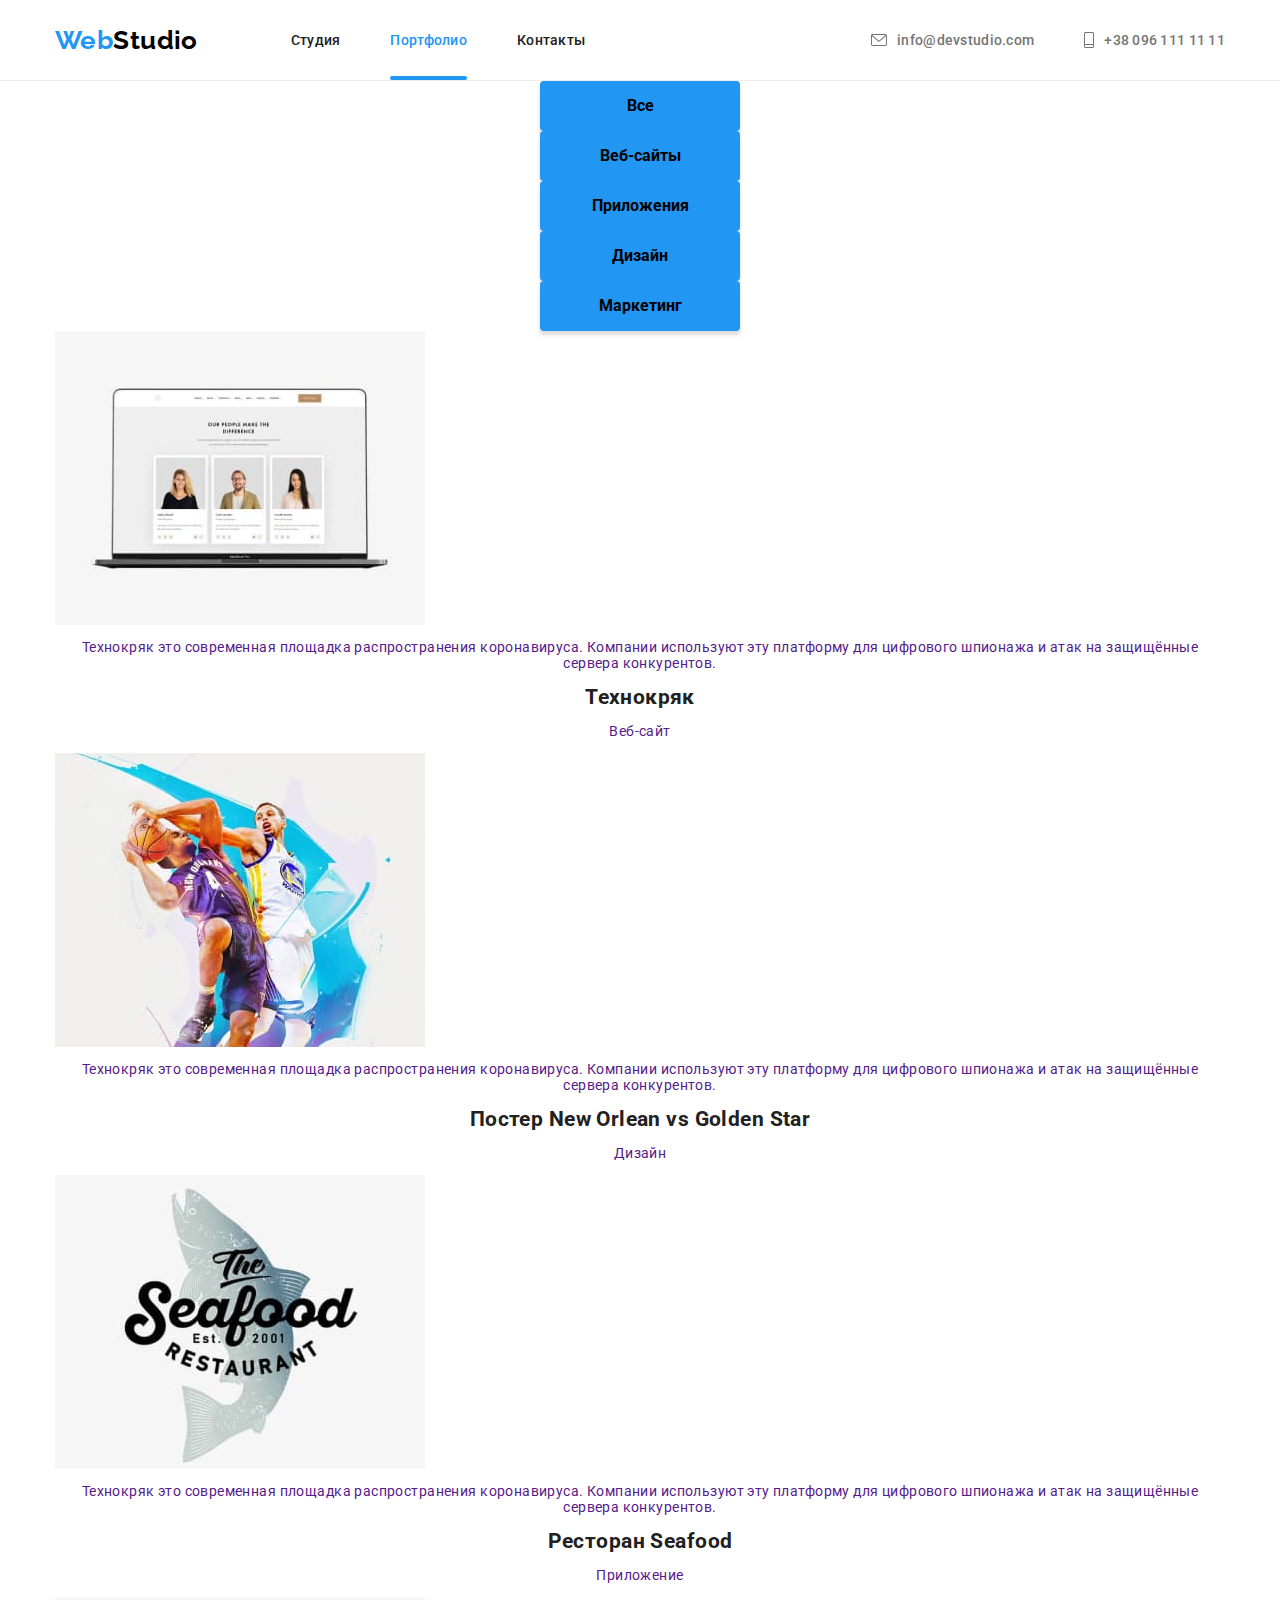
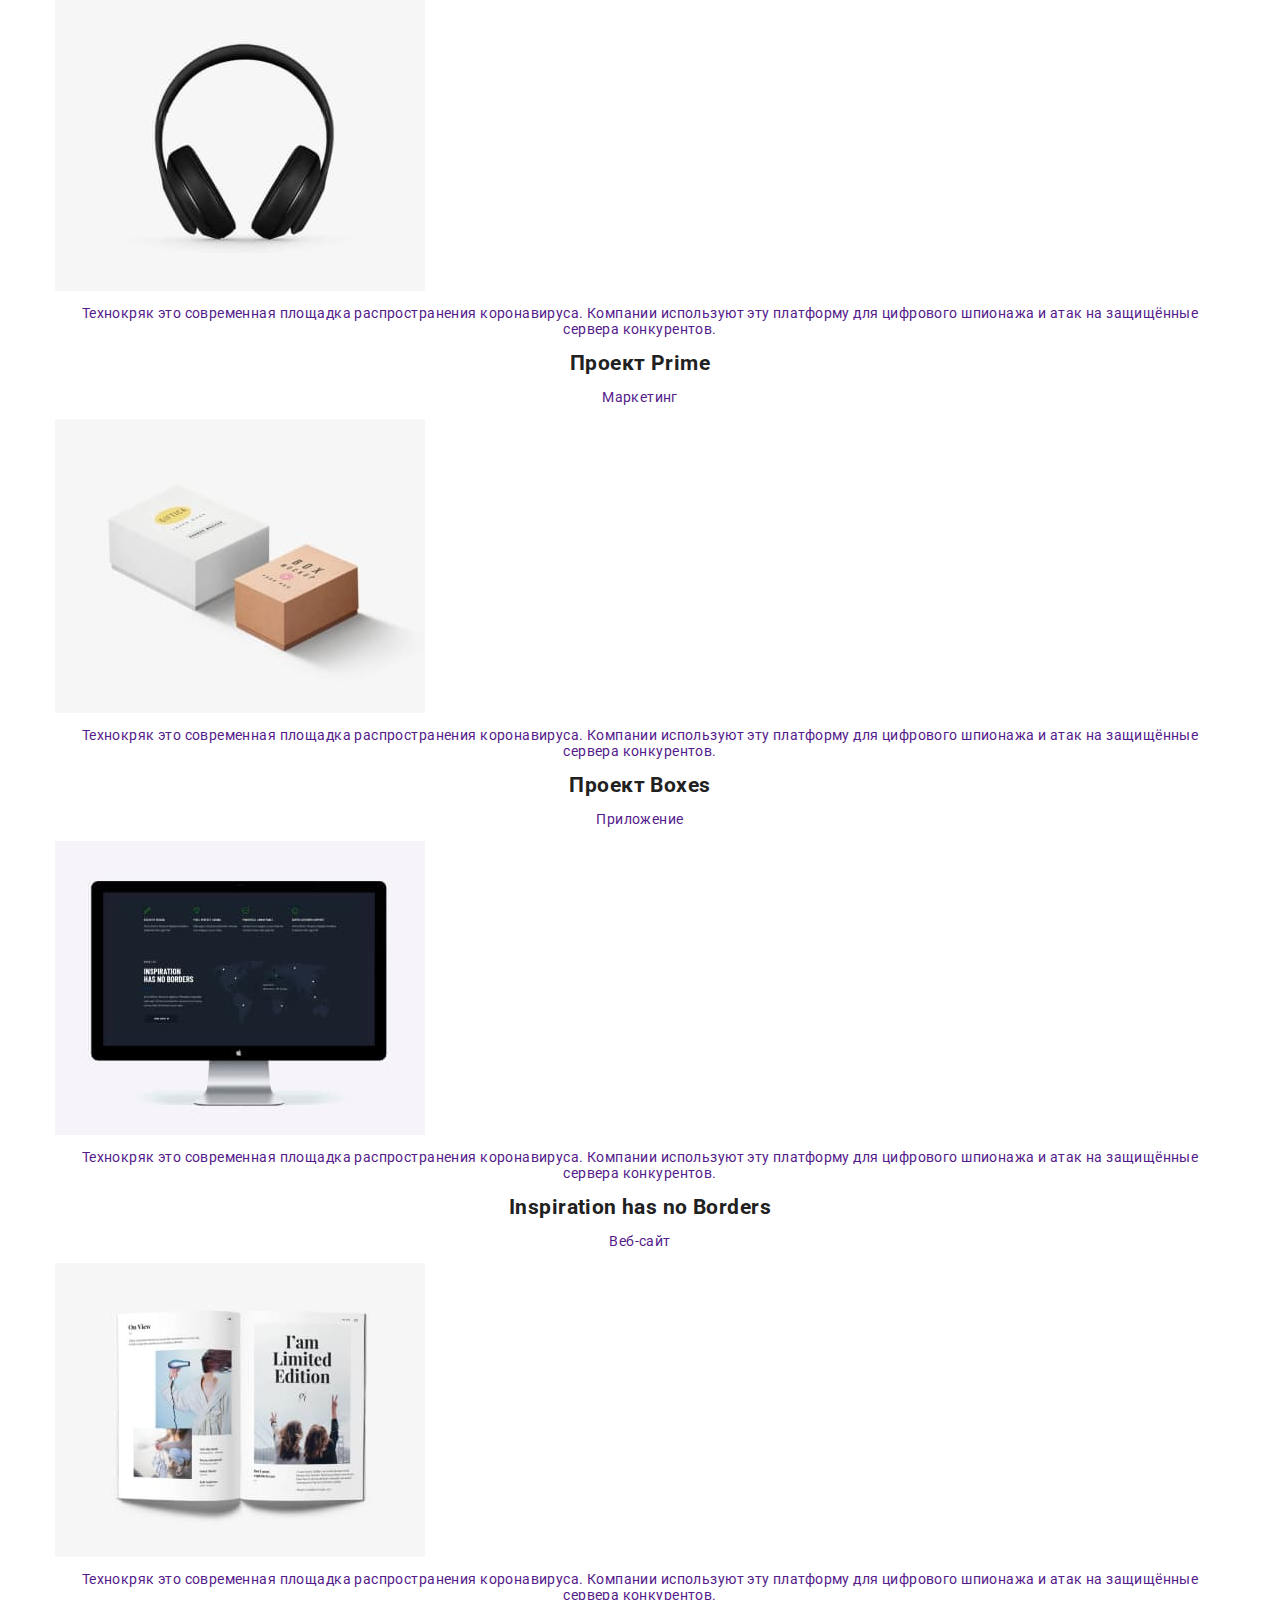
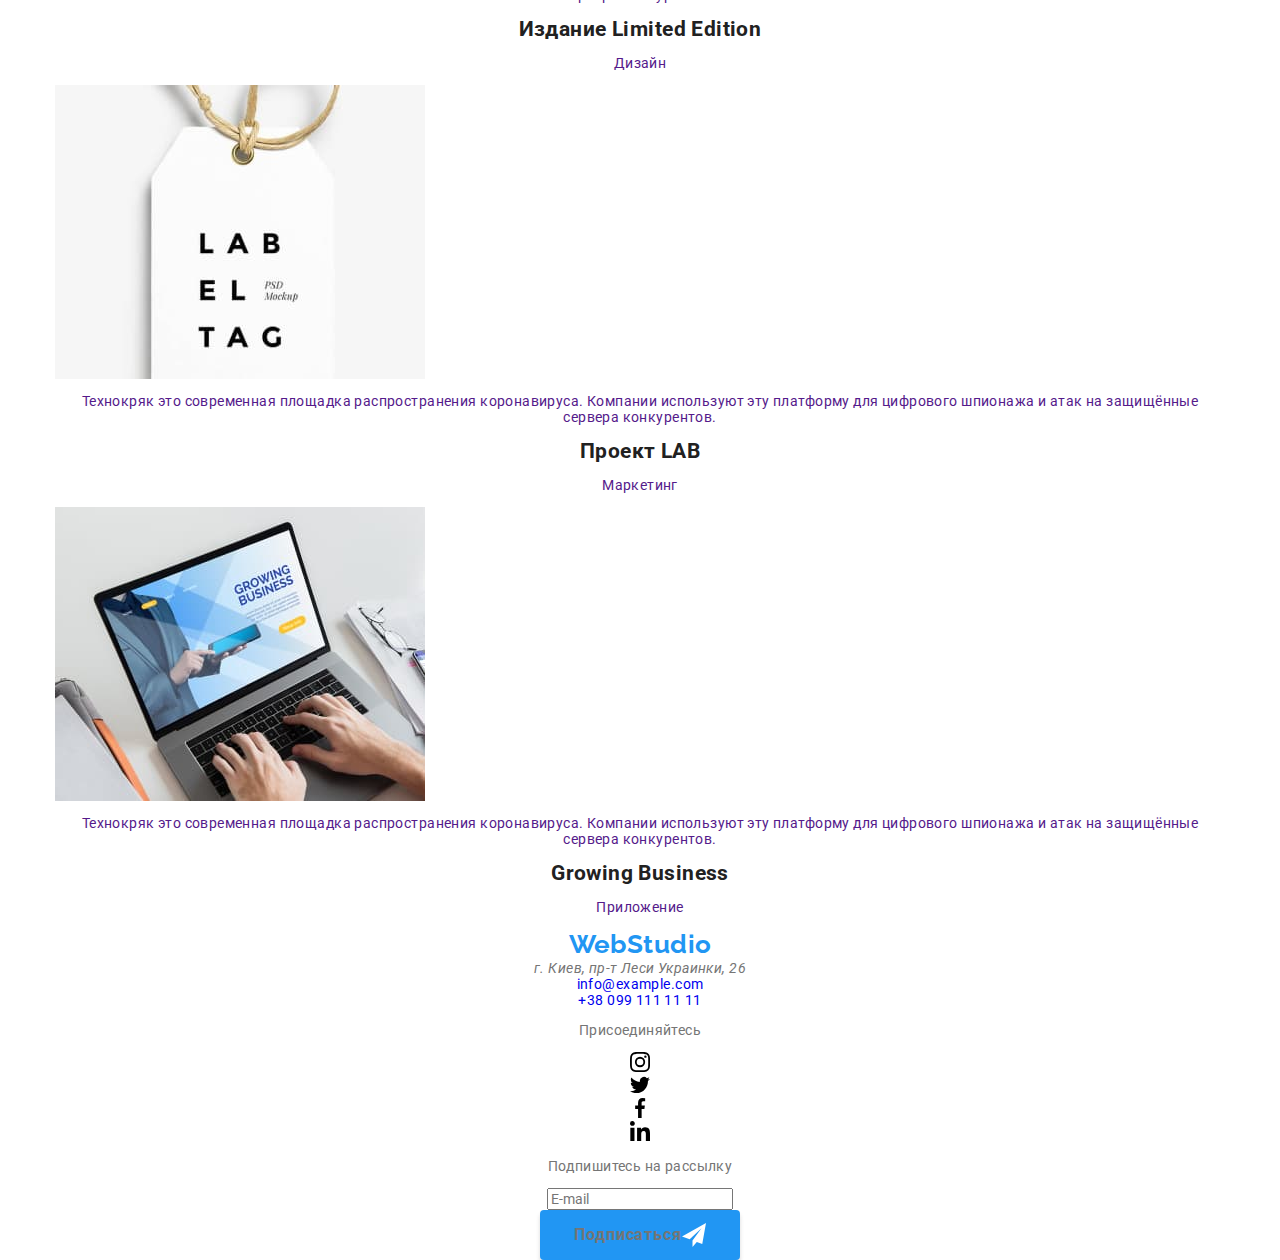
==== portfolio.html @ 6c0ecc70 "Добавляет sass на героя" ====
<!DOCTYPE html>
<html lang="ru">
<head>
    <meta charset="UTF-8">
    <meta name="viewport" content="width=device-width, initial-scale=1.0">
    <title>WebStudio portfolio</title>
    <link rel="stylesheet" href="https://cdnjs.cloudflare.com/ajax/libs/modern-normalize/1.0.0/modern-normalize.min.css">
    <link rel="preconnect" href="https://fonts.gstatic.com">
    <link href="https://fonts.googleapis.com/css2?family=Raleway:wght@700&family=Roboto:wght@400;500;700;900&display=swap" rel="stylesheet">
    <link rel="stylesheet" href="./css/main.min.css">
</head>
<body>
    <!-- Шапка сайта -->
    <header class="header">
        <div class="container container-header">
            <nav class="nav">
                <a href="./index.html" class="logo logo-nav link" lang="en">Web<span class="logo-right-part-dark">Studio</span></a>
                <ul class="list nav-list">
                    <li class="nav-item"><a href="./index.html" class="nav-link link">Студия</a></li>
                    <li class="nav-item"><a href="./portfolio.html" class="nav-link-current link">Портфолио</a></li>
                    <li class="nav-item"><a href="" class="nav-link link">Контакты</a></li>
                </ul>
            </nav>
            <ul class="list contacts-list">
                <li class="contacts-item">
                    <a href="mailto:info@devstudio.com" class="contacts link" target="_blank" lang="en">
                        <svg class="contacts-icon" width="16" height="12">
                            <use href="./images/symbol-defs.svg#icon-envelope"></use>
                        </svg>
                        info@devstudio.com
                    </a>
                </li>
                <li class="contacts-item">
                    <a href="tel:+380961111111" class="contacts link">
                        <svg class="contacts-icon" width="10" height="16">
                            <use href="./images/symbol-defs.svg#icon-tel"></use>
                        </svg>
                        +38 096 111 11 11
                    </a>
                </li>
            </ul>
        </div>
    </header>
    <main>
        <!-- Наши работы -->
        <section class="work">
            <div class="container">
                <!--h1 будет скрытым-->
                <h1 class="section-title visually-hidden">Наши работы</h1>
                <ul class="work-filter list">
                    <li>
                        <button type="button" class="button list-buttons">Все</button>
                    </li>
                    <li>
                        <button type="button" class="button list-buttons">Веб-сайты</button>
                    </li>
                    <li>
                        <button type="button" class="button list-buttons">Приложения</button>
                    </li>
                    <li>
                        <button type="button" class="button list-buttons">Дизайн</button>
                    </li>
                    <li>
                        <button type="button" class="button list-buttons">Маркетинг</button>
                    </li>
                </ul>
            
            <!-- Демонстрация наших работ -->
                <ul class="work-list list">
                    <li class="work-element">
                        <a href="" class="link">
                            <div class="work-element-thumb">
                                <img src="./images/our-work/our-work-1.jpg" alt="Веб-сайт Технокряк" width="370" height="294" />
                                <div class="work-element-overlay">
                                    <p class="work-element-description">Технокряк это современная площадка распространения коронавируса. Компании используют
 эту платформу для цифрового шпионажа и атак на защищённые сервера конкурентов.</p>
                                </div>
                            </div>
                            <div class="work-name">
                                <h2 class="work-title">Технокряк</h2>
                                <p class="work-text">Веб-сайт</p>
                            </div>
                        </a>
                    </li>                 
                    <li class="work-element">
                        <a href="" class="link">
                            <div class="work-element-thumb">
                                <img src="./images/our-work/our-work-2.jpg" alt="Дизайн постера New Orlean vs Golden Star" width="370" height="294"/>
                                <div class="work-element-overlay">
                                    <p class="work-element-description">Технокряк это современная площадка распространения коронавируса. Компании
используют эту платформу для цифрового шпионажа и атак на защищённые сервера конкурентов.</p>
                                </div>
                            </div>
                                <div class="work-name">
                                    <h2 class="work-title">Постер <span lang="en">New Orlean vs Golden Star</span></h2>
                                    <p class="work-text">Дизайн</p>
                                </div>                            
                        </a>
                    </li>
                    <li class="work-element">
                        <a href="" class="link">
                            <div class="work-element-thumb">
                                <img src="./images/our-work/our-work-3.jpg" alt="Приложение ресторана Seafood" width="370" height="294" />
                                <div class="work-element-overlay">
                                    <p class="work-element-description">Технокряк это современная площадка распространения коронавируса. Компании
                                        используют
                                        эту платформу для цифрового шпионажа и атак на защищённые сервера конкурентов.</p>
                                </div>
                            </div>
                                <div class="work-name">
                                    <h2 class="work-title">Ресторан <span lang="en">Seafood</span></h2>
                                    <p class="work-text">Приложение</p>
                                </div>                            
                        </a>
                    </li>
                    <li class="work-element">
                        <a href="" class="link">
                            <div class="work-element-thumb">
                                <img src="./images/our-work/our-work-4.jpg" alt="Маркетинг проекта Prime" width="370" height="294" />
                                <div class="work-element-overlay">
                                    <p class="work-element-description">Технокряк это современная площадка распространения коронавируса. Компании
                                        используют эту платформу для цифрового шпионажа и атак на защищённые сервера конкурентов.</p>
                                </div>
                            </div>
                            <div class="work-name">
                                <h2 class="work-title">Проект <span lang="en">Prime</span></h2>                    
                                <p class="work-text">Маркетинг</p>
                            </div>
                        </a>
                    </li>
                    <li class="work-element">
                        <a href="" class="link">
                            <div class="work-element-thumb">
                                <img src="./images/our-work/our-work-5.jpg" alt="Приложение проекта Boxes" width="370" height="294" />
                                <div class="work-element-overlay">
                                    <p class="work-element-description">Технокряк это современная площадка распространения коронавируса. Компании
                                        используют эту платформу для цифрового шпионажа и атак на защищённые сервера конкурентов.</p>
                                </div>
                            </div>
                            <div class="work-name">
                                <h2 class="work-title">Проект <span lang="en">Boxes</span></h2>
                                <p class="work-text">Приложение</p>
                            </div>
                        </a>
                    </li>
                    <li class="work-element">
                        <a href="" class="link">
                            <div class="work-element-thumb">
                                <img src="./images/our-work/our-work-6.jpg" alt="Веб-сайт Inspiration has no Borders" width="370" height="294" />
                                <div class="work-element-overlay">
                                    <p class="work-element-description">Технокряк это современная площадка распространения коронавируса. Компании
                                        используют эту платформу для цифрового шпионажа и атак на защищённые сервера конкурентов.</p>
                                </div>
                            </div>
                            <div class="work-name">
                                <h2 class="work-title" lang="en">Inspiration has no Borders</h2>
                                <p class="work-text">Веб-сайт</p>  
                            </div>
                        </a>                  
                    </li>
                    <li class="work-element">
                        <a href="" class="link">
                            <div class="work-element-thumb">
                            <img src="./images/our-work/our-work-7.jpg" alt="Дизайн издания Limited Edition" width="370" height="294" />
                            <div class="work-element-overlay">
                                <p class="work-element-description">Технокряк это современная площадка распространения коронавируса. Компании
                                    используют эту платформу для цифрового шпионажа и атак на защищённые сервера конкурентов.</p>
                            </div>
                            
                            </div>
                            <div class="work-name">
                                <h2 class="work-title">Издание <span lang="en">Limited Edition</span></h2>
                                <p class="work-text">Дизайн</p>
                            </div>
                        </a>                    
                    </li>
                    <li class="work-element">
                        <a href="" class="link">
                            <div class="work-element-thumb">
                                
                                <img src="./images/our-work/our-work-8.jpg" alt="Маркетинг проекта LAB" width="370" height="294" />
                                <div class="work-element-overlay">
                                    <p class="work-element-description">Технокряк это современная площадка распространения коронавируса. Компании
                                        используют эту платформу для цифрового шпионажа и атак на защищённые сервера конкурентов.</p>
                                </div>
                            </div>
                            <div class="work-name">
                                <h2 class="work-title">Проект <span lang="en">LAB</span></h2>
                                <p class="work-text">Маркетинг</p> 
                            </div>
                        </a>                   
                    </li>
                    <li class="work-element">
                        <a href="" class="link">
                            <div class="work-element-thumb">
                                <img src="./images/our-work/our-work-9.jpg" alt="Приложение Growing Business" width="370" height="294" />
                                <div class="work-element-overlay">
                                    <p class="work-element-description">Технокряк это современная площадка распространения коронавируса. Компании
                                        используют эту платформу для цифрового шпионажа и атак на защищённые сервера конкурентов.</p>
                                </div>
                            </div>
                                <div class="work-name">
                                <h2 class="work-title" lang="en">Growing Business</h2>
                                <p class="work-text">Приложение</p>
                            </div>
                        </a>                
                    </li>              
                </ul>
            </div>
        </section>
    </main>
    <!-- Подвал -->
    <footer class="footer">
        <div class="container">
            <div class="part-address">
                <a href="./index.html" class="logo link" lang="en">Web<span class="footer-studio">Studio</span></a>
                <address class="footer-address">г. Киев, пр-т Леси Украинки, 26</address>
                <ul class="list">
                    <li class="element-list">
                        <a href="mailto:info@example.com" class="footer-email link" target="_blank"
                            lang="en">info@example.com</a>
                    </li>
                    <li>
                        <a href="tel:+380991111111" class="footer-email link end">+38 099 111 11 11</a>
                    </li>
                </ul>
            </div>
            <div class="footer-part-social">
                <p class="footer-plea">Присоединяйтесь</p>
                <ul class="social-list list">
                    <li class="social-item">
                        <a href="#" class="social-link">
                            <svg class="social-icon" width="20" height="20">
                                <use href="./images/symbol-defs.svg#icon-instagram"></use>
                            </svg>
                        </a>
                    </li>
                    <li class="social-item">
                        <a href="#" class="social-link">
                            <svg class="social-icon" width="20" height="20">
                                <use href="./images/symbol-defs.svg#icon-twitter"></use>
                            </svg>
                        </a>
                    </li>
                    <li class="social-item">
                        <a href="#" class="social-link">
                            <svg class="social-icon" width="20" height="20">
                                <use href="./images/symbol-defs.svg#icon-facebook"></use>
                            </svg>
                        </a>
                    </li>
                    <li class="social-item">
                        <a href="#" class="social-link">
                            <svg class="social-icon" width="20" height="20">
                                <use href="./images/symbol-defs.svg#icon-linkedin"></use>
                            </svg>
                        </a>
                    </li>
                </ul>
            </div>
            <form class="footer-part-follow">
                <div class="footer-follow">
                    <p class="footer-plea">Подпишитесь на рассылку</p>
                    <label>
                        <input type="email" name="email-for-follow" placeholder="E-mail" class="follow-input">
                    </label>
                </div>
                <button type="submit" class="button follow-button">Подписаться
                    <svg class="icon-follow" width="24" height="24">
                        <use href="./images/symbol-defs.svg#icon-send"></use>
                    </svg>
                </button>
            </form>
        </div>
    </footer>
</body>
</html>
---- css/main.min.css ----
a,button{cursor:pointer}img{display:block;max-width:100%;height:auto}.visually-hidden{position:absolute;clip:rect(0 0 0 0);width:1px;height:1px;margin:-1px}.list{list-style:none;margin:0;padding:0}.link{text-decoration:none}body{font-family:Roboto,sans-serif;font-weight:400;font-size:14px;line-height:1.143;letter-spacing:0.03em;background-color:#fff;color:#757575}.header{border-bottom:1px solid #ececec}.container{width:1200px;padding-left:15px;padding-right:15px;text-align:center;margin-right:auto;margin-left:auto}.container-header{display:-webkit-box;display:-ms-flexbox;display:flex;-webkit-box-pack:justify;-ms-flex-pack:justify;justify-content:space-between;-webkit-box-align:center;-ms-flex-align:center;align-items:center;text-align:left}.nav{font-weight:500;display:-webkit-box;display:-ms-flexbox;display:flex;-webkit-box-align:center;-ms-flex-align:center;align-items:center}.nav-list{display:-webkit-box;display:-ms-flexbox;display:flex;-webkit-box-align:center;-ms-flex-align:center;align-items:center;letter-spacing:0.02em}.nav-item:not(:last-child){margin-right:50px}.nav-link{display:block;padding:32px 0px;color:#212121;-webkit-transition:color 250ms cubic-bezier(0.4, 0, 0.2, 1);transition:color 250ms cubic-bezier(0.4, 0, 0.2, 1)}.nav-link:hover,.nav-link:focus{color:#2196f3}.nav-link-current{position:relative;display:block;padding:32px 0px;color:#2196f3}.nav-link-current::after{content:'';position:absolute;bottom:0;left:0;display:block;width:100%;height:4px;border-radius:2px;background-color:#2196f3}.logo{color:#2196f3;font-family:Raleway;font-weight:700;font-size:26px;line-height:1.192}.logo-nav{margin-right:93px;padding:24px 0}.logo-right-part-dark{color:#000}.contacts-list{display:-webkit-box;display:-ms-flexbox;display:flex;-webkit-box-align:center;-ms-flex-align:center;align-items:center}.contacts{display:-webkit-box;display:-ms-flexbox;display:flex;-webkit-box-align:center;-ms-flex-align:center;align-items:center;padding-top:32px;padding-bottom:32px;letter-spacing:0.02em;fill:currentColor;color:inherit;font-weight:500;-webkit-transition:color 250ms cubic-bezier(0.4, 0, 0.2, 1);transition:color 250ms cubic-bezier(0.4, 0, 0.2, 1)}.contacts:hover,.contacts:focus{color:#2196f3}.contacts-item:not(:last-child){margin-right:50px}.contacts-icon{margin-right:10px}.hero{margin-left:auto;margin-right:auto;height:600px;max-width:1600px;background-image:-webkit-gradient(linear, left top, right top, from(rgba(47,48,58,0.4)), to(rgba(47,48,58,0.4))),url(../images/hero/main-hero.jpg);background-image:linear-gradient(to right, rgba(47,48,58,0.4), rgba(47,48,58,0.4)),url(../images/hero/main-hero.jpg);background-repeat:no-repeat;background-position:center;background-size:cover;padding-top:200px;padding-bottom:200px;background-color:#2f303a}.hero-object{margin-left:auto;margin-right:auto;width:696px}.hero-title,.hero-button{letter-spacing:0.06em;color:#fff}.hero-title{margin-top:0;margin-bottom:30px;padding:0;font-weight:900;font-size:44px;line-height:1.36;text-transform:uppercase}.button{font-family:inherit;font-size:16px;border:none;border-radius:4px;display:-webkit-inline-box;display:-ms-inline-flexbox;display:inline-flex;-webkit-box-align:center;-ms-flex-align:center;align-items:center;-webkit-box-pack:center;-ms-flex-pack:center;justify-content:center;width:200px;height:50px;font-weight:700;line-height:1.88;background-color:#2196f3;-webkit-box-shadow:0px 4px 4px rgba(0,0,0,0.15);box-shadow:0px 4px 4px rgba(0,0,0,0.15)}.hero-button{-webkit-transition:background-color var(--main-time) var(--main-timing-function);transition:background-color var(--main-time) var(--main-timing-function)}.hero-button:hover,.hero-button:focus{background-color:#188ce8}.features-title,.features-main-title{margin:0;padding:0;color:#212121;font-weight:700}.footer-email:hover,.footer-email:focus{color:#2196f3}.follow-button{letter-spacing:0.06em;color:var(--hero-title-color)}.modal-button{letter-spacing:0.06em;color:var(--hero-title-color);-webkit-transition:background-color 250ms cubic-bezier(0.4, 0, 0.2, 1);transition:background-color 250ms cubic-bezier(0.4, 0, 0.2, 1)}.work-title{margin:0;padding:0;color:#212121;font-weight:700}
/*# sourceMappingURL=main.min.css.map */
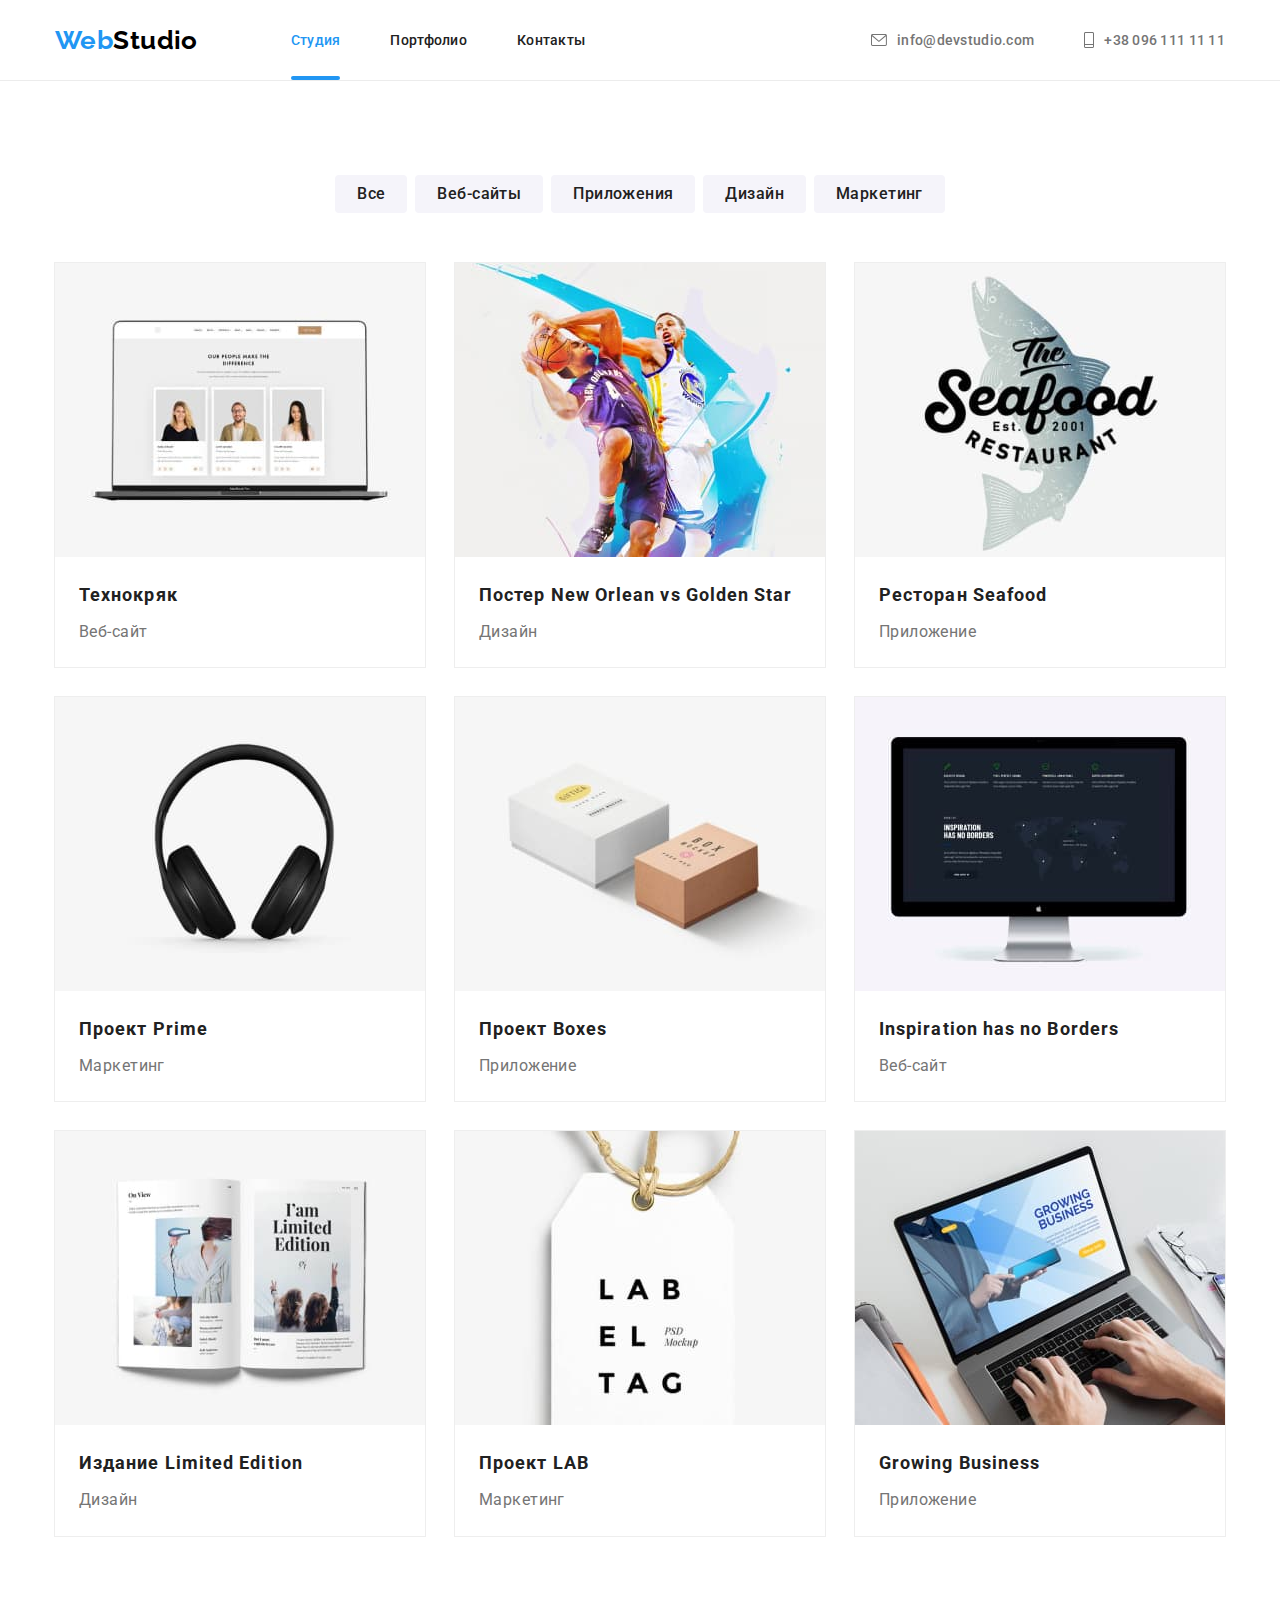
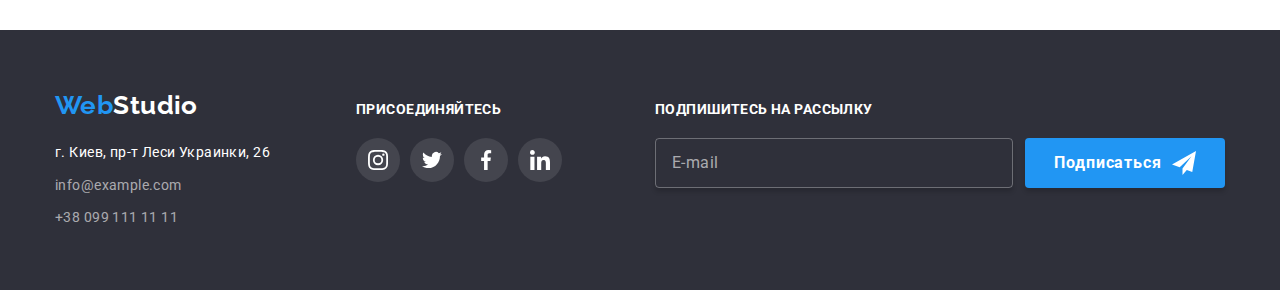
==== commit c0b17cce: "Добавляет sass на портфолио" ====
--- a/portfolio.html
+++ b/portfolio.html
@@ -14,10 +14,11 @@
     <header class="header">
         <div class="container container-header">
             <nav class="nav">
-                <a href="./index.html" class="logo logo-nav link" lang="en">Web<span class="logo-right-part-dark">Studio</span></a>
+                <a href="./index.html" class="logo-nav link" lang="en">Web<span
+                        class="logo-right-part-dark">Studio</span></a>
                 <ul class="list nav-list">
-                    <li class="nav-item"><a href="./index.html" class="nav-link link">Студия</a></li>
-                    <li class="nav-item"><a href="./portfolio.html" class="nav-link-current link">Портфолио</a></li>
+                    <li class="nav-item"><a href="./index.html" class="nav-link-current link">Студия</a></li>
+                    <li class="nav-item"><a href="./portfolio.html" class="nav-link link">Портфолио</a></li>
                     <li class="nav-item"><a href="" class="nav-link link">Контакты</a></li>
                 </ul>
             </nav>
@@ -46,29 +47,29 @@
         <section class="work">
             <div class="container">
                 <!--h1 будет скрытым-->
-                <h1 class="section-title visually-hidden">Наши работы</h1>
+                <h1 class="work-title-main visually-hidden">Наши работы</h1>
                 <ul class="work-filter list">
-                    <li>
-                        <button type="button" class="button list-buttons">Все</button>
-                    </li>
-                    <li>
-                        <button type="button" class="button list-buttons">Веб-сайты</button>
-                    </li>
-                    <li>
-                        <button type="button" class="button list-buttons">Приложения</button>
-                    </li>
-                    <li>
-                        <button type="button" class="button list-buttons">Дизайн</button>
-                    </li>
-                    <li>
-                        <button type="button" class="button list-buttons">Маркетинг</button>
+                    <li class="work-filter-item">
+                        <button type="button" class="list-buttons">Все</button>
+                    </li>
+                    <li class="work-filter-item">
+                        <button type="button" class="list-buttons">Веб-сайты</button>
+                    </li>
+                    <li class="work-filter-item">
+                        <button type="button" class="list-buttons">Приложения</button>
+                    </li>
+                    <li class="work-filter-item">
+                        <button type="button" class="list-buttons">Дизайн</button>
+                    </li>
+                    <li class="work-filter-item">
+                        <button type="button" class="list-buttons">Маркетинг</button>
                     </li>
                 </ul>
             
             <!-- Демонстрация наших работ -->
                 <ul class="work-list list">
                     <li class="work-element">
-                        <a href="" class="link">
+                        <a href="#" class="work-link link">
                             <div class="work-element-thumb">
                                 <img src="./images/our-work/our-work-1.jpg" alt="Веб-сайт Технокряк" width="370" height="294" />
                                 <div class="work-element-overlay">
@@ -83,7 +84,7 @@
                         </a>
                     </li>                 
                     <li class="work-element">
-                        <a href="" class="link">
+                        <a href="#" class="work-link link">
                             <div class="work-element-thumb">
                                 <img src="./images/our-work/our-work-2.jpg" alt="Дизайн постера New Orlean vs Golden Star" width="370" height="294"/>
                                 <div class="work-element-overlay">
@@ -98,7 +99,7 @@
                         </a>
                     </li>
                     <li class="work-element">
-                        <a href="" class="link">
+                        <a href="#" class="work-link link">
                             <div class="work-element-thumb">
                                 <img src="./images/our-work/our-work-3.jpg" alt="Приложение ресторана Seafood" width="370" height="294" />
                                 <div class="work-element-overlay">
@@ -114,7 +115,7 @@
                         </a>
                     </li>
                     <li class="work-element">
-                        <a href="" class="link">
+                        <a href="#" class="work-link link">
                             <div class="work-element-thumb">
                                 <img src="./images/our-work/our-work-4.jpg" alt="Маркетинг проекта Prime" width="370" height="294" />
                                 <div class="work-element-overlay">
@@ -129,7 +130,7 @@
                         </a>
                     </li>
                     <li class="work-element">
-                        <a href="" class="link">
+                        <a href="#" class="work-link link">
                             <div class="work-element-thumb">
                                 <img src="./images/our-work/our-work-5.jpg" alt="Приложение проекта Boxes" width="370" height="294" />
                                 <div class="work-element-overlay">
@@ -144,7 +145,7 @@
                         </a>
                     </li>
                     <li class="work-element">
-                        <a href="" class="link">
+                        <a href="#" class="work-link link">
                             <div class="work-element-thumb">
                                 <img src="./images/our-work/our-work-6.jpg" alt="Веб-сайт Inspiration has no Borders" width="370" height="294" />
                                 <div class="work-element-overlay">
@@ -159,7 +160,7 @@
                         </a>                  
                     </li>
                     <li class="work-element">
-                        <a href="" class="link">
+                        <a href="#" class="work-link link">
                             <div class="work-element-thumb">
                             <img src="./images/our-work/our-work-7.jpg" alt="Дизайн издания Limited Edition" width="370" height="294" />
                             <div class="work-element-overlay">
@@ -175,7 +176,7 @@
                         </a>                    
                     </li>
                     <li class="work-element">
-                        <a href="" class="link">
+                        <a href="#" class="work-link link">
                             <div class="work-element-thumb">
                                 
                                 <img src="./images/our-work/our-work-8.jpg" alt="Маркетинг проекта LAB" width="370" height="294" />
@@ -191,7 +192,7 @@
                         </a>                   
                     </li>
                     <li class="work-element">
-                        <a href="" class="link">
+                        <a href="#" class="work-link link">
                             <div class="work-element-thumb">
                                 <img src="./images/our-work/our-work-9.jpg" alt="Приложение Growing Business" width="370" height="294" />
                                 <div class="work-element-overlay">
@@ -211,9 +212,10 @@
     </main>
     <!-- Подвал -->
     <footer class="footer">
-        <div class="container">
+        <div class="container footer-container">
             <div class="part-address">
-                <a href="./index.html" class="logo link" lang="en">Web<span class="footer-studio">Studio</span></a>
+                <a href="./index.html" class="footer-logo link" lang="en">Web<span
+                        class="logo-right-part-light">Studio</span></a>
                 <address class="footer-address">г. Киев, пр-т Леси Украинки, 26</address>
                 <ul class="list">
                     <li class="element-list">
@@ -227,30 +229,30 @@
             </div>
             <div class="footer-part-social">
                 <p class="footer-plea">Присоединяйтесь</p>
-                <ul class="social-list list">
-                    <li class="social-item">
-                        <a href="#" class="social-link">
+                <ul class="footer-social-list list">
+                    <li class="social-item">
+                        <a href="#" class="footer-social-link">
                             <svg class="social-icon" width="20" height="20">
                                 <use href="./images/symbol-defs.svg#icon-instagram"></use>
                             </svg>
                         </a>
                     </li>
                     <li class="social-item">
-                        <a href="#" class="social-link">
+                        <a href="#" class="footer-social-link">
                             <svg class="social-icon" width="20" height="20">
                                 <use href="./images/symbol-defs.svg#icon-twitter"></use>
                             </svg>
                         </a>
                     </li>
                     <li class="social-item">
-                        <a href="#" class="social-link">
+                        <a href="#" class="footer-social-link">
                             <svg class="social-icon" width="20" height="20">
                                 <use href="./images/symbol-defs.svg#icon-facebook"></use>
                             </svg>
                         </a>
                     </li>
                     <li class="social-item">
-                        <a href="#" class="social-link">
+                        <a href="#" class="footer-social-link">
                             <svg class="social-icon" width="20" height="20">
                                 <use href="./images/symbol-defs.svg#icon-linkedin"></use>
                             </svg>
--- a/css/main.min.css
+++ b/css/main.min.css
@@ -1,2 +1,2 @@
-a,button{cursor:pointer}img{display:block;max-width:100%;height:auto}.visually-hidden{position:absolute;clip:rect(0 0 0 0);width:1px;height:1px;margin:-1px}.list{list-style:none;margin:0;padding:0}.link{text-decoration:none}body{font-family:Roboto,sans-serif;font-weight:400;font-size:14px;line-height:1.143;letter-spacing:0.03em;background-color:#fff;color:#757575}.header{border-bottom:1px solid #ececec}.container{width:1200px;padding-left:15px;padding-right:15px;text-align:center;margin-right:auto;margin-left:auto}.container-header{display:-webkit-box;display:-ms-flexbox;display:flex;-webkit-box-pack:justify;-ms-flex-pack:justify;justify-content:space-between;-webkit-box-align:center;-ms-flex-align:center;align-items:center;text-align:left}.nav{font-weight:500;display:-webkit-box;display:-ms-flexbox;display:flex;-webkit-box-align:center;-ms-flex-align:center;align-items:center}.nav-list{display:-webkit-box;display:-ms-flexbox;display:flex;-webkit-box-align:center;-ms-flex-align:center;align-items:center;letter-spacing:0.02em}.nav-item:not(:last-child){margin-right:50px}.nav-link{display:block;padding:32px 0px;color:#212121;-webkit-transition:color 250ms cubic-bezier(0.4, 0, 0.2, 1);transition:color 250ms cubic-bezier(0.4, 0, 0.2, 1)}.nav-link:hover,.nav-link:focus{color:#2196f3}.nav-link-current{position:relative;display:block;padding:32px 0px;color:#2196f3}.nav-link-current::after{content:'';position:absolute;bottom:0;left:0;display:block;width:100%;height:4px;border-radius:2px;background-color:#2196f3}.logo{color:#2196f3;font-family:Raleway;font-weight:700;font-size:26px;line-height:1.192}.logo-nav{margin-right:93px;padding:24px 0}.logo-right-part-dark{color:#000}.contacts-list{display:-webkit-box;display:-ms-flexbox;display:flex;-webkit-box-align:center;-ms-flex-align:center;align-items:center}.contacts{display:-webkit-box;display:-ms-flexbox;display:flex;-webkit-box-align:center;-ms-flex-align:center;align-items:center;padding-top:32px;padding-bottom:32px;letter-spacing:0.02em;fill:currentColor;color:inherit;font-weight:500;-webkit-transition:color 250ms cubic-bezier(0.4, 0, 0.2, 1);transition:color 250ms cubic-bezier(0.4, 0, 0.2, 1)}.contacts:hover,.contacts:focus{color:#2196f3}.contacts-item:not(:last-child){margin-right:50px}.contacts-icon{margin-right:10px}.hero{margin-left:auto;margin-right:auto;height:600px;max-width:1600px;background-image:-webkit-gradient(linear, left top, right top, from(rgba(47,48,58,0.4)), to(rgba(47,48,58,0.4))),url(../images/hero/main-hero.jpg);background-image:linear-gradient(to right, rgba(47,48,58,0.4), rgba(47,48,58,0.4)),url(../images/hero/main-hero.jpg);background-repeat:no-repeat;background-position:center;background-size:cover;padding-top:200px;padding-bottom:200px;background-color:#2f303a}.hero-object{margin-left:auto;margin-right:auto;width:696px}.hero-title,.hero-button{letter-spacing:0.06em;color:#fff}.hero-title{margin-top:0;margin-bottom:30px;padding:0;font-weight:900;font-size:44px;line-height:1.36;text-transform:uppercase}.button{font-family:inherit;font-size:16px;border:none;border-radius:4px;display:-webkit-inline-box;display:-ms-inline-flexbox;display:inline-flex;-webkit-box-align:center;-ms-flex-align:center;align-items:center;-webkit-box-pack:center;-ms-flex-pack:center;justify-content:center;width:200px;height:50px;font-weight:700;line-height:1.88;background-color:#2196f3;-webkit-box-shadow:0px 4px 4px rgba(0,0,0,0.15);box-shadow:0px 4px 4px rgba(0,0,0,0.15)}.hero-button{-webkit-transition:background-color var(--main-time) var(--main-timing-function);transition:background-color var(--main-time) var(--main-timing-function)}.hero-button:hover,.hero-button:focus{background-color:#188ce8}.features-title,.features-main-title{margin:0;padding:0;color:#212121;font-weight:700}.footer-email:hover,.footer-email:focus{color:#2196f3}.follow-button{letter-spacing:0.06em;color:var(--hero-title-color)}.modal-button{letter-spacing:0.06em;color:var(--hero-title-color);-webkit-transition:background-color 250ms cubic-bezier(0.4, 0, 0.2, 1);transition:background-color 250ms cubic-bezier(0.4, 0, 0.2, 1)}.work-title{margin:0;padding:0;color:#212121;font-weight:700}
+a,button{cursor:pointer}img{display:block;max-width:100%;height:auto}.visually-hidden{position:absolute;clip:rect(0 0 0 0);width:1px;height:1px;margin:-1px}.list{list-style:none;margin:0;padding:0}.link{text-decoration:none}body{font-family:Roboto,sans-serif;font-weight:400;font-size:14px;line-height:1.143;letter-spacing:0.03em;background-color:#fff;color:#757575}.header{border-bottom:1px solid #ececec}.container{width:1200px;padding-left:15px;padding-right:15px;text-align:center;margin-right:auto;margin-left:auto}.container-header{display:-webkit-box;display:-ms-flexbox;display:flex;-webkit-box-pack:justify;-ms-flex-pack:justify;justify-content:space-between;-webkit-box-align:center;-ms-flex-align:center;align-items:center;text-align:left}.nav{font-weight:500;display:-webkit-box;display:-ms-flexbox;display:flex;-webkit-box-align:center;-ms-flex-align:center;align-items:center}.nav-list{display:-webkit-box;display:-ms-flexbox;display:flex;-webkit-box-align:center;-ms-flex-align:center;align-items:center;letter-spacing:0.02em}.nav-item:not(:last-child){margin-right:50px}.nav-link{display:block;padding:32px 0px;color:#212121;-webkit-transition:color 250ms cubic-bezier(0.4, 0, 0.2, 1);transition:color 250ms cubic-bezier(0.4, 0, 0.2, 1)}.nav-link:hover,.nav-link:focus{color:#2196f3}.nav-link-current{position:relative;display:block;padding:32px 0px;color:#2196f3}.nav-link-current::after{content:'';position:absolute;bottom:0;left:0;display:block;width:100%;height:4px;border-radius:2px;background-color:#2196f3}.logo-nav,.footer-logo{color:#2196f3;font-family:Raleway;font-weight:700;font-size:26px;line-height:1.192}.logo-nav{margin-right:93px;padding:24px 0}.logo-right-part-dark{color:#000}.footer-logo{display:inline-block;margin-bottom:20px}.logo-right-part-light{color:#fff}.contacts-list{display:-webkit-box;display:-ms-flexbox;display:flex;-webkit-box-align:center;-ms-flex-align:center;align-items:center}.contacts{display:-webkit-box;display:-ms-flexbox;display:flex;-webkit-box-align:center;-ms-flex-align:center;align-items:center;padding-top:32px;padding-bottom:32px;letter-spacing:0.02em;fill:currentColor;color:inherit;font-weight:500;-webkit-transition:color 250ms cubic-bezier(0.4, 0, 0.2, 1);transition:color 250ms cubic-bezier(0.4, 0, 0.2, 1)}.contacts:hover,.contacts:focus{color:#2196f3}.contacts-item:not(:last-child){margin-right:50px}.contacts-icon{margin-right:10px}.hero{margin-left:auto;margin-right:auto;height:600px;max-width:1600px;background-image:-webkit-gradient(linear, left top, right top, from(rgba(47,48,58,0.4)), to(rgba(47,48,58,0.4))),url(../images/hero/main-hero.jpg);background-image:linear-gradient(to right, rgba(47,48,58,0.4), rgba(47,48,58,0.4)),url(../images/hero/main-hero.jpg);background-repeat:no-repeat;background-position:center;background-size:cover;padding-top:200px;padding-bottom:200px;background-color:#2f303a}.hero-object{margin-left:auto;margin-right:auto;width:696px}.hero-title,.hero-button{letter-spacing:0.06em;color:#fff}.hero-title{margin-top:0;margin-bottom:30px;padding:0;font-weight:900;font-size:44px;line-height:1.36;text-transform:uppercase}.button{font-family:inherit;font-size:16px;border:none;border-radius:4px;display:-webkit-inline-box;display:-ms-inline-flexbox;display:inline-flex;-webkit-box-align:center;-ms-flex-align:center;align-items:center;-webkit-box-pack:center;-ms-flex-pack:center;justify-content:center;width:200px;height:50px;font-weight:700;line-height:1.88;background-color:#2196f3;-webkit-box-shadow:0px 4px 4px rgba(0,0,0,0.15);box-shadow:0px 4px 4px rgba(0,0,0,0.15)}.hero-button{-webkit-transition:background-color var(--main-time) var(--main-timing-function);transition:background-color var(--main-time) var(--main-timing-function)}.hero-button:hover,.hero-button:focus{background-color:#188ce8}.features{padding-top:88px;padding-bottom:100px}.features-container{text-align:left}.features-list{display:-webkit-box;display:-ms-flexbox;display:flex}.features-item{width:calc((100% - (3 * 30px)) / 4)}.features-item:not(:last-child){margin-right:30px}.features-title,.features-main-title{margin:0;padding:0;color:#212121;font-weight:700}.features-title{margin-bottom:10px;font-size:inherit;text-transform:uppercase}.features-bcg-icon{display:-webkit-box;display:-ms-flexbox;display:flex;-webkit-box-align:center;-ms-flex-align:center;align-items:center;-webkit-box-pack:center;-ms-flex-pack:center;justify-content:center;width:100%;height:120px;background-color:#f5f4fa;border-radius:4px;margin-bottom:30px}.features-text{margin-top:0;margin-bottom:0;line-height:1.7}.we-doing{padding-bottom:94px}.we-doing-item{position:relative;width:calc((100% - 2 * 30px) / 3)}.we-doing-item:not(:last-child){margin-right:30px}.we-doing-title{margin:0 0 50px 0;padding:0;color:#212121;font-weight:700;font-size:36px}.we-doing-list{display:-webkit-box;display:-ms-flexbox;display:flex}.we-doing-thumb{position:absolute;bottom:0;left:0;display:-webkit-box;display:-ms-flexbox;display:flex;-webkit-box-align:center;-ms-flex-align:center;align-items:center;-webkit-box-pack:center;-ms-flex-pack:center;justify-content:center;width:100%;height:70px;background-image:-webkit-gradient(linear, left top, right top, from(rgba(47,48,58,0.8)), to(rgba(47,48,58,0.8)));background-image:linear-gradient(to right, rgba(47,48,58,0.8), rgba(47,48,58,0.8))}.we-doing-text{margin-top:0;margin-bottom:0;font-size:inherit;font-weight:700;text-transform:uppercase;color:#fff}.team{padding-top:94px;padding-bottom:94px;background-color:#f5f4fa}.team-title{margin:0 0 50px 0;padding:0;color:#212121;font-weight:700;font-size:36px}.team-list{display:-webkit-box;display:-ms-flexbox;display:flex}.team-item{-webkit-box-shadow:0px 1px 3px rgba(0,0,0,0.12),0px 1px 1px rgba(0,0,0,0.14),0px 2px 1px rgba(0,0,0,0.2);box-shadow:0px 1px 3px rgba(0,0,0,0.12),0px 1px 1px rgba(0,0,0,0.14),0px 2px 1px rgba(0,0,0,0.2);border-radius:0px 0px 4px 4px;width:calc((100% - 3 * 30px) / 4);background-color:#fff}.team-item:not(:last-child){margin-right:30px}.team-card{width:100%;padding:30px 32px}.team-name,.team-position{font-size:16px}.team-name{margin-top:0;margin-bottom:10px;font-weight:500;color:#212121}.team-position{margin-top:0;margin-bottom:16px;text-transform:capitalize}.social-list{display:-webkit-box;display:-ms-flexbox;display:flex}.team .social-list{color:#afb1b8}.social-item{width:44px;height:44px}.social-item:not(:last-child){margin-right:10px}.team-social-link{background-color:#fff}.team-social-link:hover,.team-social-link:focus{background-color:#2196f3;color:#fff}.team-social-link,.footer-social-link{display:-webkit-box;display:-ms-flexbox;display:flex;-webkit-box-align:center;-ms-flex-align:center;align-items:center;-webkit-box-pack:center;-ms-flex-pack:center;justify-content:center;border-radius:50%;width:100%;height:100%;color:inherit;fill:currentColor;-webkit-transition:color 250ms cubic-bezier(0.4, 0, 0.2, 1),background-color 250ms cubic-bezier(0.4, 0, 0.2, 1);transition:color 250ms cubic-bezier(0.4, 0, 0.2, 1),background-color 250ms cubic-bezier(0.4, 0, 0.2, 1)}.clients{padding-top:94px;padding-bottom:94px}.clients-title{padding:0;color:#212121;font-weight:700;margin-bottom:0 0 50px 0;font-size:36px}.clients-list{display:-webkit-box;display:-ms-flexbox;display:flex;color:#afb1b8}.clients-item{display:-webkit-box;display:-ms-flexbox;display:flex;-webkit-box-pack:center;-ms-flex-pack:center;justify-content:center;-webkit-box-align:center;-ms-flex-align:center;align-items:center;width:170px;height:90px}.clients-item:not(:last-child){margin-right:30px}.clients-link{display:-webkit-box;display:-ms-flexbox;display:flex;-webkit-box-align:center;-ms-flex-align:center;align-items:center;-webkit-box-pack:center;-ms-flex-pack:center;justify-content:center;color:inherit;fill:currentColor;width:100%;height:100%;border:1px solid #afb1b8;border-radius:4px;-webkit-transition:color 250ms cubic-bezier(0.4, 0, 0.2, 1),border-color 250ms cubic-bezier(0.4, 0, 0.2, 1);transition:color 250ms cubic-bezier(0.4, 0, 0.2, 1),border-color 250ms cubic-bezier(0.4, 0, 0.2, 1)}.clients-link:hover,.clients-link:focus{color:#2196f3;border-color:#2196f3}.footer{padding-top:60px;padding-bottom:60px;background-color:#2f303a}.footer-container{display:-webkit-box;display:-ms-flexbox;display:flex;-webkit-box-align:baseline;-ms-flex-align:baseline;align-items:baseline;text-align:left}.part-address{width:231px;margin-right:70px}.footer-address,.footer-email{display:block;line-height:1.7}.footer-email{display:inline-block;-webkit-transition:color 250ms cubic-bezier(0.4, 0, 0.2, 1);transition:color 250ms cubic-bezier(0.4, 0, 0.2, 1);color:rgba(255,255,255,0.6)}.footer-email:hover,.footer-email:focus{color:#2196f3}.footer-address{color:#fff;margin-bottom:9px;font-style:normal}.element-list{margin-bottom:9px}.footer-part-social{width:206px;margin-right:93px}.footer-plea{margin-top:0;margin-bottom:20px;font-weight:700;font-size:14px;line-height:1.14;letter-spacing:0.03em;text-transform:uppercase;color:#fff}.footer-social-list{display:-webkit-box;display:-ms-flexbox;display:flex;color:#fff}.team-social-link,.footer-social-link{display:-webkit-box;display:-ms-flexbox;display:flex;-webkit-box-align:center;-ms-flex-align:center;align-items:center;-webkit-box-pack:center;-ms-flex-pack:center;justify-content:center;border-radius:50%;width:100%;height:100%;color:inherit;fill:currentColor;-webkit-transition:color 250ms cubic-bezier(0.4, 0, 0.2, 1),background-color 250ms cubic-bezier(0.4, 0, 0.2, 1);transition:color 250ms cubic-bezier(0.4, 0, 0.2, 1),background-color 250ms cubic-bezier(0.4, 0, 0.2, 1)}.footer-social-link{background-color:rgba(255,255,255,0.1)}.footer-social-link:hover,.footer-social-link:focus{background-color:#2196f3}.footer-part-follow{display:-webkit-box;display:-ms-flexbox;display:flex;-webkit-box-align:end;-ms-flex-align:end;align-items:flex-end;width:570px}.follow-button{fill:currentColor;letter-spacing:0.06em;color:#fff}.footer-follow{width:358px;margin-right:12px}.follow-input,.follow-input::-webkit-input-placeholder{font-size:16px;line-height:1.25;letter-spacing:0.03em;color:rgba(255,255,255,0.6)}.follow-input,.follow-input:-ms-input-placeholder{font-size:16px;line-height:1.25;letter-spacing:0.03em;color:rgba(255,255,255,0.6)}.follow-input,.follow-input::-ms-input-placeholder{font-size:16px;line-height:1.25;letter-spacing:0.03em;color:rgba(255,255,255,0.6)}.follow-input,.follow-input::placeholder{font-size:16px;line-height:1.25;letter-spacing:0.03em;color:rgba(255,255,255,0.6)}.follow-input{width:358px;height:50px;padding:15px 16px;border:1px solid rgba(255,255,255,0.3);-webkit-box-shadow:0px 4px 4px rgba(0,0,0,0.15);box-shadow:0px 4px 4px rgba(0,0,0,0.15);border-radius:4px;background-color:transparent}.icon-follow{margin-left:10px}.backdrop{position:fixed;top:0;left:0;width:100%;height:100%;background-color:rgba(0,0,0,0.2);opacity:1;-webkit-transition:opacity 250ms cubic-bezier(0.4, 0, 0.2, 1),visibility 250ms cubic-bezier(0.4, 0, 0.2, 1);transition:opacity 250ms cubic-bezier(0.4, 0, 0.2, 1),visibility 250ms cubic-bezier(0.4, 0, 0.2, 1)}.backdrop.is-hidden{visibility:hidden;opacity:0;pointer-events:none}.modal-hero{position:absolute;top:50%;left:50%;min-width:528px;min-height:581px;padding:40px;margin-bottom:12px;-webkit-box-shadow:0px 1px 3px rgba(0,0,0,0.12),0px 1px 1px rgba(0,0,0,0.14),0px 2px 1px rgba(0,0,0,0.2);box-shadow:0px 1px 3px rgba(0,0,0,0.12),0px 1px 1px rgba(0,0,0,0.14),0px 2px 1px rgba(0,0,0,0.2);border-radius:4px;background-color:#fff;-webkit-transform:translate(-50%, -50%) scale(1);transform:translate(-50%, -50%) scale(1);-webkit-transition:-webkit-transform 250ms cubic-bezier(0.4, 0, 0.2, 1);transition:-webkit-transform 250ms cubic-bezier(0.4, 0, 0.2, 1);transition:transform 250ms cubic-bezier(0.4, 0, 0.2, 1);transition:transform 250ms cubic-bezier(0.4, 0, 0.2, 1), -webkit-transform 250ms cubic-bezier(0.4, 0, 0.2, 1)}.backdrop.is-hidden .modal-hero{-webkit-transform:translate(-50%, -50%) scale(0);transform:translate(-50%, -50%) scale(0)}.modal-text{margin-top:0;margin-bottom:12px;font-weight:700;font-size:20px;line-height:1.15;color:#212121}.modal-form{width:448px;text-align:center}.form-field{position:relative;display:-webkit-box;display:-ms-flexbox;display:flex;-webkit-box-orient:vertical;-webkit-box-direction:normal;-ms-flex-direction:column;flex-direction:column;margin-bottom:10px;width:100%;height:58px;text-align:left}.form-label{height:58px;width:100%;font-size:12px;line-height:1.17;letter-spacing:0.01em}.form-thumb{position:absolute;display:-webkit-box;display:-ms-flexbox;display:flex;-webkit-box-align:center;-ms-flex-align:center;align-items:center;bottom:0;left:0;pointer-events:none;width:100%;height:40px;padding-left:12px;fill:currentColor;color:#212121;-webkit-transition:color 250ms cubic-bezier(0.4, 0, 0.2, 1);transition:color 250ms cubic-bezier(0.4, 0, 0.2, 1)}.form-label:focus-within+.form-thumb{color:#2196f3}.form-input{margin-top:4px;width:100%;height:40px;padding:11px 12px 11px 42px;border:1px solid rgba(33,33,33,0.2);border-radius:4px;-webkit-transition:border 250ms cubic-bezier(0.4, 0, 0.2, 1);transition:border 250ms cubic-bezier(0.4, 0, 0.2, 1)}.form-label:focus-within .form-input{outline:none;border:1px solid #2196f3}.form-textarea{width:100%;padding:12px 16px;margin-top:4px;resize:none;border:1px solid rgba(33,33,33,0.2);border-radius:4px}.form-field-textarea:focus-within .form-textarea{outline:none;border:1px solid #2196f3}.form-textarea::-webkit-input-placeholder{font-weight:400;font-size:12px;line-height:1.17;letter-spacing:0.01em;color:rgba(117,117,117,0.5)}.form-textarea:-ms-input-placeholder{font-weight:400;font-size:12px;line-height:1.17;letter-spacing:0.01em;color:rgba(117,117,117,0.5)}.form-textarea::-ms-input-placeholder{font-weight:400;font-size:12px;line-height:1.17;letter-spacing:0.01em;color:rgba(117,117,117,0.5)}.form-textarea::placeholder{font-weight:400;font-size:12px;line-height:1.17;letter-spacing:0.01em;color:rgba(117,117,117,0.5)}.form-field-textarea{text-align:left;width:100%;margin-bottom:20px}.checkbox-label,.conditions{line-height:1.71}.checkbox-label{position:relative;display:inline-block;width:100%;text-align:left;margin-left:36px}.checkbox-label::before{position:absolute;-webkit-transform:translate(-50%, -50%);transform:translate(-50%, -50%);top:50%;left:-13px;content:'';display:inline-block;width:16px;height:15px;border-radius:2px;background-image:url(../images/svg/check-off.svg);-webkit-transition:background-image 250ms cubic-bezier(0.4, 0, 0.2, 1),background-color 250ms cubic-bezier(0.4, 0, 0.2, 1);transition:background-image 250ms cubic-bezier(0.4, 0, 0.2, 1),background-color 250ms cubic-bezier(0.4, 0, 0.2, 1)}.checkbox-consent:checked+.checkbox-label::before{background-image:url(../images/svg/check-on.svg);background-color:#2196f3}.checkbox-consent:focus+.checkbox-label::before,.checkbox-consent:focus:checked+.checkbox-label::before{-webkit-box-shadow:0 0 0 1px #101010;box-shadow:0 0 0 1px #101010}.checkbox-consent:hover+.checkbox-label::before{cursor:pointer}.conditions{display:inline-block;text-decoration:underline;color:#2196f3}.checkbox-field{position:relative;width:100%;margin-bottom:30px}.checkbox-consent{position:absolute;-webkit-appearance:none;-moz-appearance:none;appearance:none}.modal-button{letter-spacing:0.06em;color:#fff;-webkit-transition:background-color 250ms cubic-bezier(0.4, 0, 0.2, 1);transition:background-color 250ms cubic-bezier(0.4, 0, 0.2, 1)}.button-close{position:absolute;right:8px;top:8px;width:30px;height:30px;padding:0;fill:currentColor;color:#000;background-color:inherit;border:1px solid rgba(0,0,0,0.1);border-radius:50%;-webkit-transition:color 250ms cubic-bezier(0.4, 0, 0.2, 1);transition:color 250ms cubic-bezier(0.4, 0, 0.2, 1)}.button-close:hover,.button-close:focus{color:#2196f3}.work{padding-top:94px;padding-bottom:94px}.work-title-main{margin:0 0 50px 0;padding:0;color:#212121;font-weight:700}.work-filter{display:-webkit-box;display:-ms-flexbox;display:flex;-webkit-box-pack:center;-ms-flex-pack:center;justify-content:center;margin-bottom:50px}.work-filter-item:not(:last-child){margin-right:8px}.list-buttons{padding:6px 22px;font-family:inherit;font-size:16px;border:none;border-radius:4px;font-weight:500;line-height:1.6;letter-spacing:inherit;color:#212121;background-color:#f5f4fa;-webkit-transition:color 250ms cubic-bezier(0.4, 0, 0.2, 1),background-color 250ms cubic-bezier(0.4, 0, 0.2, 1),-webkit-box-shadow 250ms cubic-bezier(0.4, 0, 0.2, 1);transition:color 250ms cubic-bezier(0.4, 0, 0.2, 1),background-color 250ms cubic-bezier(0.4, 0, 0.2, 1),-webkit-box-shadow 250ms cubic-bezier(0.4, 0, 0.2, 1);transition:color 250ms cubic-bezier(0.4, 0, 0.2, 1),box-shadow 250ms cubic-bezier(0.4, 0, 0.2, 1),background-color 250ms cubic-bezier(0.4, 0, 0.2, 1);transition:color 250ms cubic-bezier(0.4, 0, 0.2, 1),box-shadow 250ms cubic-bezier(0.4, 0, 0.2, 1),background-color 250ms cubic-bezier(0.4, 0, 0.2, 1),-webkit-box-shadow 250ms cubic-bezier(0.4, 0, 0.2, 1)}.list-buttons:focus,.list-buttons:hover{-webkit-box-shadow:0px 3px 1px rgba(0,0,0,0.1),0px 1px 2px rgba(0,0,0,0.08),0px 2px 2px rgba(0,0,0,0.12);box-shadow:0px 3px 1px rgba(0,0,0,0.1),0px 1px 2px rgba(0,0,0,0.08),0px 2px 2px rgba(0,0,0,0.12);color:#fff;background-color:#2196f3}.work-list{display:-webkit-box;display:-ms-flexbox;display:flex;-ms-flex-wrap:wrap;flex-wrap:wrap}.work-element{margin-right:30px;margin-bottom:30px;width:calc((100% - (2 * 30px)) / 3);background-color:#fff;outline:1px solid #eee}.work-element:nth-child(3n){margin-right:0}.work-element:nth-last-child(-n+3){margin-bottom:0}.work-link{display:block}.work-link:hover,.work-link:focus{-webkit-box-shadow:0px 1px 1px rgba(0,0,0,0.12),0px 4px 4px rgba(0,0,0,0.06),1px 4px 6px rgba(0,0,0,0.16);box-shadow:0px 1px 1px rgba(0,0,0,0.12),0px 4px 4px rgba(0,0,0,0.06),1px 4px 6px rgba(0,0,0,0.16);display:block;-webkit-transition:-webkit-box-shadow 250ms cubic-bezier(0.4, 0, 0.2, 1);transition:-webkit-box-shadow 250ms cubic-bezier(0.4, 0, 0.2, 1);transition:box-shadow 250ms cubic-bezier(0.4, 0, 0.2, 1);transition:box-shadow 250ms cubic-bezier(0.4, 0, 0.2, 1), -webkit-box-shadow 250ms cubic-bezier(0.4, 0, 0.2, 1)}.work-element-thumb{position:relative;overflow:hidden}.work-element-description{font-size:18px;line-height:1.556;text-align:left;margin-top:0;margin-bottom:0;color:#fff}.work-element-overlay{position:absolute;top:0;left:0;width:100%;height:100%;z-index:-1;display:-webkit-box;display:-ms-flexbox;display:flex;-webkit-box-align:center;-ms-flex-align:center;align-items:center;-webkit-box-pack:center;-ms-flex-pack:center;justify-content:center;padding:24px;-webkit-transform:translateY(100%);transform:translateY(100%);-webkit-transition:z-index 250ms cubic-bezier(0.4, 0, 0.2, 1),-webkit-transform 250ms cubic-bezier(0.4, 0, 0.2, 1);transition:z-index 250ms cubic-bezier(0.4, 0, 0.2, 1),-webkit-transform 250ms cubic-bezier(0.4, 0, 0.2, 1);transition:transform 250ms cubic-bezier(0.4, 0, 0.2, 1),z-index 250ms cubic-bezier(0.4, 0, 0.2, 1);transition:transform 250ms cubic-bezier(0.4, 0, 0.2, 1),z-index 250ms cubic-bezier(0.4, 0, 0.2, 1),-webkit-transform 250ms cubic-bezier(0.4, 0, 0.2, 1);background-color:rgba(33,150,243,0.9)}.work-link:hover .work-element-overlay,.work-link:focus .work-element-overlay{-webkit-transform:translateY(0);transform:translateY(0);z-index:0}.work-title{margin:0 0 4px 0;font-weight:700;font-size:18px;line-height:2;letter-spacing:0.06em;color:#212121}.work-text{margin-top:0;margin-bottom:0;font-size:16px;line-height:1.9;color:#757575}.work-name{text-align:left;padding:20px 24px}
 /*# sourceMappingURL=main.min.css.map */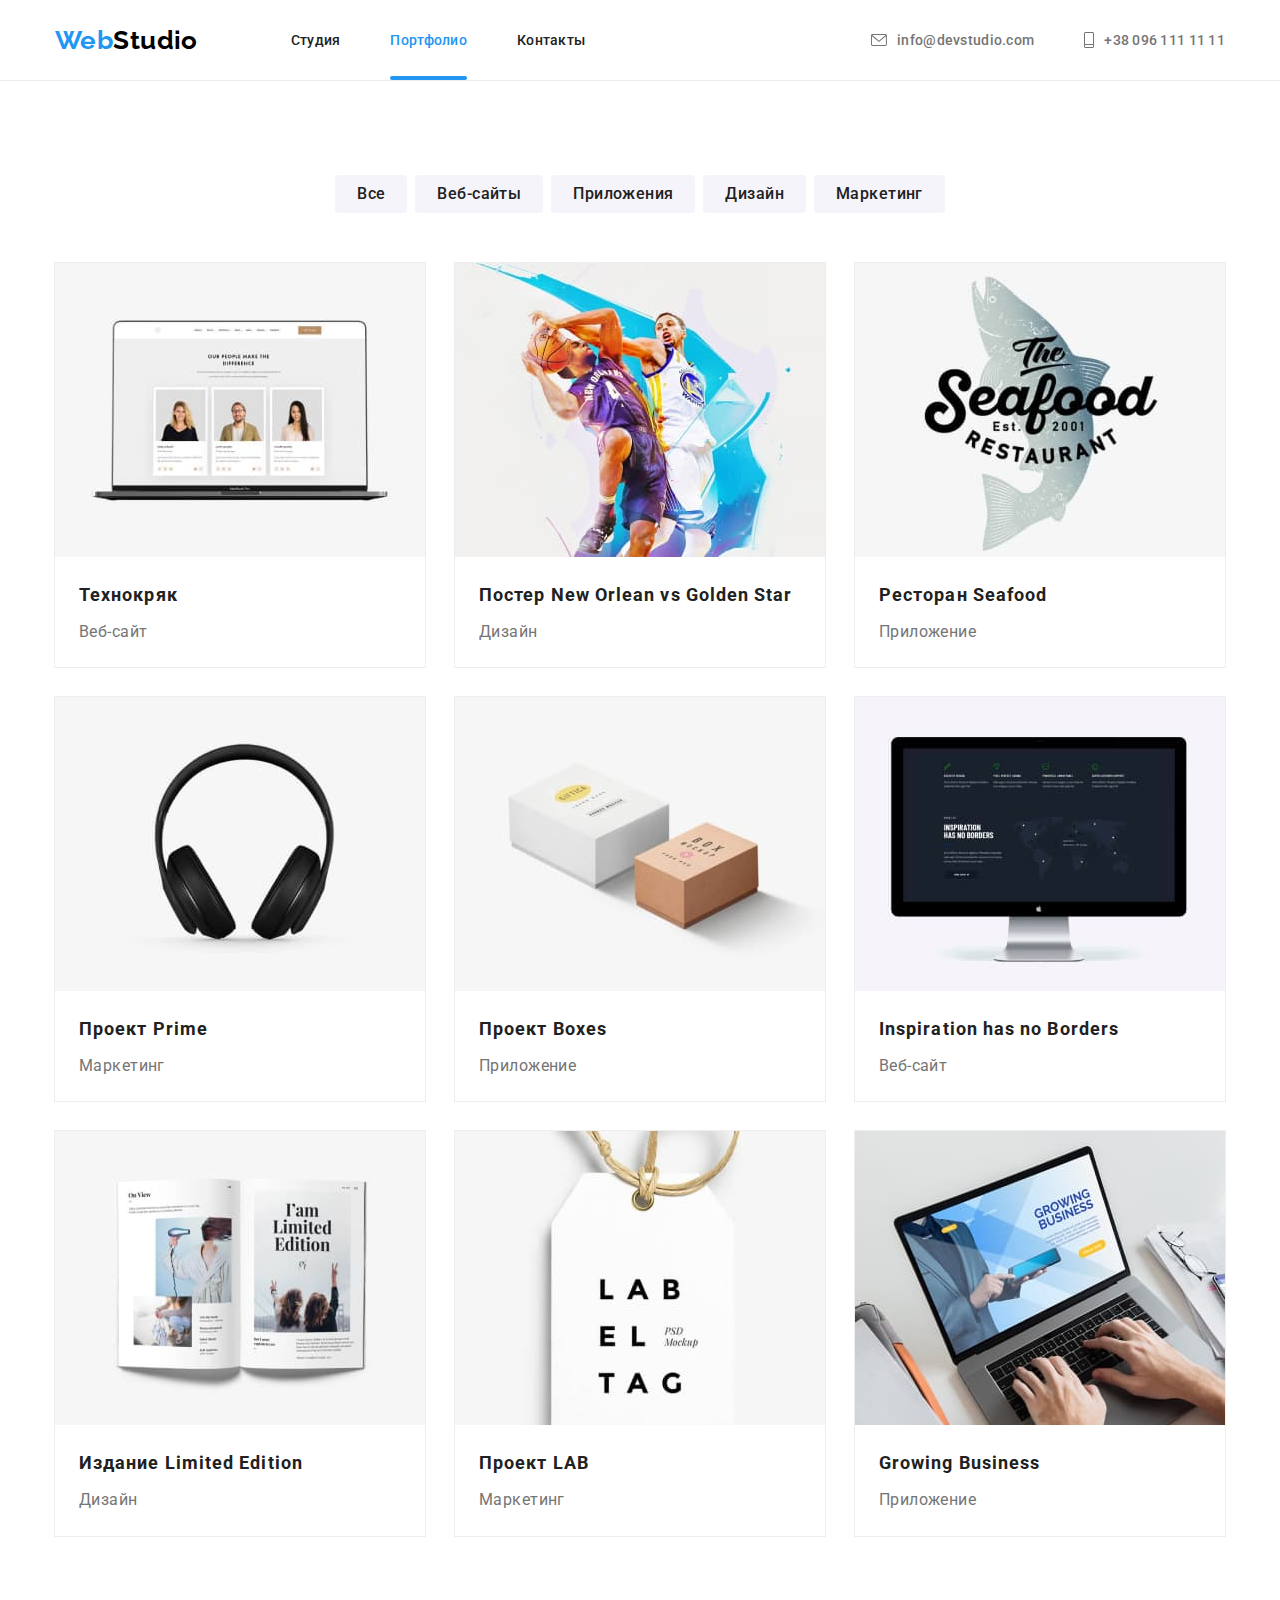
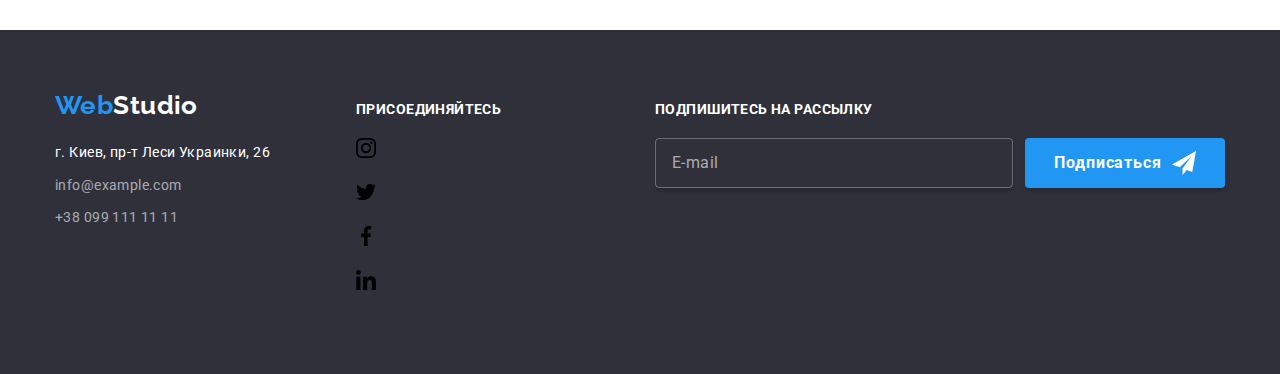
==== commit 8c9ee409: "Исправляет каррент в портфолио" ====
--- a/portfolio.html
+++ b/portfolio.html
@@ -17,8 +17,8 @@
                 <a href="./index.html" class="logo-nav link" lang="en">Web<span
                         class="logo-right-part-dark">Studio</span></a>
                 <ul class="list nav-list">
-                    <li class="nav-item"><a href="./index.html" class="nav-link-current link">Студия</a></li>
-                    <li class="nav-item"><a href="./portfolio.html" class="nav-link link">Портфолио</a></li>
+                    <li class="nav-item"><a href="./index.html" class="nav-link link">Студия</a></li>
+                    <li class="nav-item"><a href="./portfolio.html" class="nav-link-current link">Портфолио</a></li>
                     <li class="nav-item"><a href="" class="nav-link link">Контакты</a></li>
                 </ul>
             </nav>
--- a/css/main.min.css
+++ b/css/main.min.css
@@ -1,2 +1,2 @@
-a,button{cursor:pointer}img{display:block;max-width:100%;height:auto}.visually-hidden{position:absolute;clip:rect(0 0 0 0);width:1px;height:1px;margin:-1px}.list{list-style:none;margin:0;padding:0}.link{text-decoration:none}body{font-family:Roboto,sans-serif;font-weight:400;font-size:14px;line-height:1.143;letter-spacing:0.03em;background-color:#fff;color:#757575}.header{border-bottom:1px solid #ececec}.container{width:1200px;padding-left:15px;padding-right:15px;text-align:center;margin-right:auto;margin-left:auto}.container-header{display:-webkit-box;display:-ms-flexbox;display:flex;-webkit-box-pack:justify;-ms-flex-pack:justify;justify-content:space-between;-webkit-box-align:center;-ms-flex-align:center;align-items:center;text-align:left}.nav{font-weight:500;display:-webkit-box;display:-ms-flexbox;display:flex;-webkit-box-align:center;-ms-flex-align:center;align-items:center}.nav-list{display:-webkit-box;display:-ms-flexbox;display:flex;-webkit-box-align:center;-ms-flex-align:center;align-items:center;letter-spacing:0.02em}.nav-item:not(:last-child){margin-right:50px}.nav-link{display:block;padding:32px 0px;color:#212121;-webkit-transition:color 250ms cubic-bezier(0.4, 0, 0.2, 1);transition:color 250ms cubic-bezier(0.4, 0, 0.2, 1)}.nav-link:hover,.nav-link:focus{color:#2196f3}.nav-link-current{position:relative;display:block;padding:32px 0px;color:#2196f3}.nav-link-current::after{content:'';position:absolute;bottom:0;left:0;display:block;width:100%;height:4px;border-radius:2px;background-color:#2196f3}.logo-nav,.footer-logo{color:#2196f3;font-family:Raleway;font-weight:700;font-size:26px;line-height:1.192}.logo-nav{margin-right:93px;padding:24px 0}.logo-right-part-dark{color:#000}.footer-logo{display:inline-block;margin-bottom:20px}.logo-right-part-light{color:#fff}.contacts-list{display:-webkit-box;display:-ms-flexbox;display:flex;-webkit-box-align:center;-ms-flex-align:center;align-items:center}.contacts{display:-webkit-box;display:-ms-flexbox;display:flex;-webkit-box-align:center;-ms-flex-align:center;align-items:center;padding-top:32px;padding-bottom:32px;letter-spacing:0.02em;fill:currentColor;color:inherit;font-weight:500;-webkit-transition:color 250ms cubic-bezier(0.4, 0, 0.2, 1);transition:color 250ms cubic-bezier(0.4, 0, 0.2, 1)}.contacts:hover,.contacts:focus{color:#2196f3}.contacts-item:not(:last-child){margin-right:50px}.contacts-icon{margin-right:10px}.hero{margin-left:auto;margin-right:auto;height:600px;max-width:1600px;background-image:-webkit-gradient(linear, left top, right top, from(rgba(47,48,58,0.4)), to(rgba(47,48,58,0.4))),url(../images/hero/main-hero.jpg);background-image:linear-gradient(to right, rgba(47,48,58,0.4), rgba(47,48,58,0.4)),url(../images/hero/main-hero.jpg);background-repeat:no-repeat;background-position:center;background-size:cover;padding-top:200px;padding-bottom:200px;background-color:#2f303a}.hero-object{margin-left:auto;margin-right:auto;width:696px}.hero-title,.hero-button{letter-spacing:0.06em;color:#fff}.hero-title{margin-top:0;margin-bottom:30px;padding:0;font-weight:900;font-size:44px;line-height:1.36;text-transform:uppercase}.button{font-family:inherit;font-size:16px;border:none;border-radius:4px;display:-webkit-inline-box;display:-ms-inline-flexbox;display:inline-flex;-webkit-box-align:center;-ms-flex-align:center;align-items:center;-webkit-box-pack:center;-ms-flex-pack:center;justify-content:center;width:200px;height:50px;font-weight:700;line-height:1.88;background-color:#2196f3;-webkit-box-shadow:0px 4px 4px rgba(0,0,0,0.15);box-shadow:0px 4px 4px rgba(0,0,0,0.15)}.hero-button{-webkit-transition:background-color var(--main-time) var(--main-timing-function);transition:background-color var(--main-time) var(--main-timing-function)}.hero-button:hover,.hero-button:focus{background-color:#188ce8}.features{padding-top:88px;padding-bottom:100px}.features-container{text-align:left}.features-list{display:-webkit-box;display:-ms-flexbox;display:flex}.features-item{width:calc((100% - (3 * 30px)) / 4)}.features-item:not(:last-child){margin-right:30px}.features-title,.features-main-title{margin:0;padding:0;color:#212121;font-weight:700}.features-title{margin-bottom:10px;font-size:inherit;text-transform:uppercase}.features-bcg-icon{display:-webkit-box;display:-ms-flexbox;display:flex;-webkit-box-align:center;-ms-flex-align:center;align-items:center;-webkit-box-pack:center;-ms-flex-pack:center;justify-content:center;width:100%;height:120px;background-color:#f5f4fa;border-radius:4px;margin-bottom:30px}.features-text{margin-top:0;margin-bottom:0;line-height:1.7}.we-doing{padding-bottom:94px}.we-doing-item{position:relative;width:calc((100% - 2 * 30px) / 3)}.we-doing-item:not(:last-child){margin-right:30px}.we-doing-title{margin:0 0 50px 0;padding:0;color:#212121;font-weight:700;font-size:36px}.we-doing-list{display:-webkit-box;display:-ms-flexbox;display:flex}.we-doing-thumb{position:absolute;bottom:0;left:0;display:-webkit-box;display:-ms-flexbox;display:flex;-webkit-box-align:center;-ms-flex-align:center;align-items:center;-webkit-box-pack:center;-ms-flex-pack:center;justify-content:center;width:100%;height:70px;background-image:-webkit-gradient(linear, left top, right top, from(rgba(47,48,58,0.8)), to(rgba(47,48,58,0.8)));background-image:linear-gradient(to right, rgba(47,48,58,0.8), rgba(47,48,58,0.8))}.we-doing-text{margin-top:0;margin-bottom:0;font-size:inherit;font-weight:700;text-transform:uppercase;color:#fff}.team{padding-top:94px;padding-bottom:94px;background-color:#f5f4fa}.team-title{margin:0 0 50px 0;padding:0;color:#212121;font-weight:700;font-size:36px}.team-list{display:-webkit-box;display:-ms-flexbox;display:flex}.team-item{-webkit-box-shadow:0px 1px 3px rgba(0,0,0,0.12),0px 1px 1px rgba(0,0,0,0.14),0px 2px 1px rgba(0,0,0,0.2);box-shadow:0px 1px 3px rgba(0,0,0,0.12),0px 1px 1px rgba(0,0,0,0.14),0px 2px 1px rgba(0,0,0,0.2);border-radius:0px 0px 4px 4px;width:calc((100% - 3 * 30px) / 4);background-color:#fff}.team-item:not(:last-child){margin-right:30px}.team-card{width:100%;padding:30px 32px}.team-name,.team-position{font-size:16px}.team-name{margin-top:0;margin-bottom:10px;font-weight:500;color:#212121}.team-position{margin-top:0;margin-bottom:16px;text-transform:capitalize}.social-list{display:-webkit-box;display:-ms-flexbox;display:flex}.team .social-list{color:#afb1b8}.social-item{width:44px;height:44px}.social-item:not(:last-child){margin-right:10px}.team-social-link{background-color:#fff}.team-social-link:hover,.team-social-link:focus{background-color:#2196f3;color:#fff}.team-social-link,.footer-social-link{display:-webkit-box;display:-ms-flexbox;display:flex;-webkit-box-align:center;-ms-flex-align:center;align-items:center;-webkit-box-pack:center;-ms-flex-pack:center;justify-content:center;border-radius:50%;width:100%;height:100%;color:inherit;fill:currentColor;-webkit-transition:color 250ms cubic-bezier(0.4, 0, 0.2, 1),background-color 250ms cubic-bezier(0.4, 0, 0.2, 1);transition:color 250ms cubic-bezier(0.4, 0, 0.2, 1),background-color 250ms cubic-bezier(0.4, 0, 0.2, 1)}.clients{padding-top:94px;padding-bottom:94px}.clients-title{padding:0;color:#212121;font-weight:700;margin-bottom:0 0 50px 0;font-size:36px}.clients-list{display:-webkit-box;display:-ms-flexbox;display:flex;color:#afb1b8}.clients-item{display:-webkit-box;display:-ms-flexbox;display:flex;-webkit-box-pack:center;-ms-flex-pack:center;justify-content:center;-webkit-box-align:center;-ms-flex-align:center;align-items:center;width:170px;height:90px}.clients-item:not(:last-child){margin-right:30px}.clients-link{display:-webkit-box;display:-ms-flexbox;display:flex;-webkit-box-align:center;-ms-flex-align:center;align-items:center;-webkit-box-pack:center;-ms-flex-pack:center;justify-content:center;color:inherit;fill:currentColor;width:100%;height:100%;border:1px solid #afb1b8;border-radius:4px;-webkit-transition:color 250ms cubic-bezier(0.4, 0, 0.2, 1),border-color 250ms cubic-bezier(0.4, 0, 0.2, 1);transition:color 250ms cubic-bezier(0.4, 0, 0.2, 1),border-color 250ms cubic-bezier(0.4, 0, 0.2, 1)}.clients-link:hover,.clients-link:focus{color:#2196f3;border-color:#2196f3}.footer{padding-top:60px;padding-bottom:60px;background-color:#2f303a}.footer-container{display:-webkit-box;display:-ms-flexbox;display:flex;-webkit-box-align:baseline;-ms-flex-align:baseline;align-items:baseline;text-align:left}.part-address{width:231px;margin-right:70px}.footer-address,.footer-email{display:block;line-height:1.7}.footer-email{display:inline-block;-webkit-transition:color 250ms cubic-bezier(0.4, 0, 0.2, 1);transition:color 250ms cubic-bezier(0.4, 0, 0.2, 1);color:rgba(255,255,255,0.6)}.footer-email:hover,.footer-email:focus{color:#2196f3}.footer-address{color:#fff;margin-bottom:9px;font-style:normal}.element-list{margin-bottom:9px}.footer-part-social{width:206px;margin-right:93px}.footer-plea{margin-top:0;margin-bottom:20px;font-weight:700;font-size:14px;line-height:1.14;letter-spacing:0.03em;text-transform:uppercase;color:#fff}.footer-social-list{display:-webkit-box;display:-ms-flexbox;display:flex;color:#fff}.team-social-link,.footer-social-link{display:-webkit-box;display:-ms-flexbox;display:flex;-webkit-box-align:center;-ms-flex-align:center;align-items:center;-webkit-box-pack:center;-ms-flex-pack:center;justify-content:center;border-radius:50%;width:100%;height:100%;color:inherit;fill:currentColor;-webkit-transition:color 250ms cubic-bezier(0.4, 0, 0.2, 1),background-color 250ms cubic-bezier(0.4, 0, 0.2, 1);transition:color 250ms cubic-bezier(0.4, 0, 0.2, 1),background-color 250ms cubic-bezier(0.4, 0, 0.2, 1)}.footer-social-link{background-color:rgba(255,255,255,0.1)}.footer-social-link:hover,.footer-social-link:focus{background-color:#2196f3}.footer-part-follow{display:-webkit-box;display:-ms-flexbox;display:flex;-webkit-box-align:end;-ms-flex-align:end;align-items:flex-end;width:570px}.follow-button{fill:currentColor;letter-spacing:0.06em;color:#fff}.footer-follow{width:358px;margin-right:12px}.follow-input,.follow-input::-webkit-input-placeholder{font-size:16px;line-height:1.25;letter-spacing:0.03em;color:rgba(255,255,255,0.6)}.follow-input,.follow-input:-ms-input-placeholder{font-size:16px;line-height:1.25;letter-spacing:0.03em;color:rgba(255,255,255,0.6)}.follow-input,.follow-input::-ms-input-placeholder{font-size:16px;line-height:1.25;letter-spacing:0.03em;color:rgba(255,255,255,0.6)}.follow-input,.follow-input::placeholder{font-size:16px;line-height:1.25;letter-spacing:0.03em;color:rgba(255,255,255,0.6)}.follow-input{width:358px;height:50px;padding:15px 16px;border:1px solid rgba(255,255,255,0.3);-webkit-box-shadow:0px 4px 4px rgba(0,0,0,0.15);box-shadow:0px 4px 4px rgba(0,0,0,0.15);border-radius:4px;background-color:transparent}.icon-follow{margin-left:10px}.backdrop{position:fixed;top:0;left:0;width:100%;height:100%;background-color:rgba(0,0,0,0.2);opacity:1;-webkit-transition:opacity 250ms cubic-bezier(0.4, 0, 0.2, 1),visibility 250ms cubic-bezier(0.4, 0, 0.2, 1);transition:opacity 250ms cubic-bezier(0.4, 0, 0.2, 1),visibility 250ms cubic-bezier(0.4, 0, 0.2, 1)}.backdrop.is-hidden{visibility:hidden;opacity:0;pointer-events:none}.modal-hero{position:absolute;top:50%;left:50%;min-width:528px;min-height:581px;padding:40px;margin-bottom:12px;-webkit-box-shadow:0px 1px 3px rgba(0,0,0,0.12),0px 1px 1px rgba(0,0,0,0.14),0px 2px 1px rgba(0,0,0,0.2);box-shadow:0px 1px 3px rgba(0,0,0,0.12),0px 1px 1px rgba(0,0,0,0.14),0px 2px 1px rgba(0,0,0,0.2);border-radius:4px;background-color:#fff;-webkit-transform:translate(-50%, -50%) scale(1);transform:translate(-50%, -50%) scale(1);-webkit-transition:-webkit-transform 250ms cubic-bezier(0.4, 0, 0.2, 1);transition:-webkit-transform 250ms cubic-bezier(0.4, 0, 0.2, 1);transition:transform 250ms cubic-bezier(0.4, 0, 0.2, 1);transition:transform 250ms cubic-bezier(0.4, 0, 0.2, 1), -webkit-transform 250ms cubic-bezier(0.4, 0, 0.2, 1)}.backdrop.is-hidden .modal-hero{-webkit-transform:translate(-50%, -50%) scale(0);transform:translate(-50%, -50%) scale(0)}.modal-text{margin-top:0;margin-bottom:12px;font-weight:700;font-size:20px;line-height:1.15;color:#212121}.modal-form{width:448px;text-align:center}.form-field{position:relative;display:-webkit-box;display:-ms-flexbox;display:flex;-webkit-box-orient:vertical;-webkit-box-direction:normal;-ms-flex-direction:column;flex-direction:column;margin-bottom:10px;width:100%;height:58px;text-align:left}.form-label{height:58px;width:100%;font-size:12px;line-height:1.17;letter-spacing:0.01em}.form-thumb{position:absolute;display:-webkit-box;display:-ms-flexbox;display:flex;-webkit-box-align:center;-ms-flex-align:center;align-items:center;bottom:0;left:0;pointer-events:none;width:100%;height:40px;padding-left:12px;fill:currentColor;color:#212121;-webkit-transition:color 250ms cubic-bezier(0.4, 0, 0.2, 1);transition:color 250ms cubic-bezier(0.4, 0, 0.2, 1)}.form-label:focus-within+.form-thumb{color:#2196f3}.form-input{margin-top:4px;width:100%;height:40px;padding:11px 12px 11px 42px;border:1px solid rgba(33,33,33,0.2);border-radius:4px;-webkit-transition:border 250ms cubic-bezier(0.4, 0, 0.2, 1);transition:border 250ms cubic-bezier(0.4, 0, 0.2, 1)}.form-label:focus-within .form-input{outline:none;border:1px solid #2196f3}.form-textarea{width:100%;padding:12px 16px;margin-top:4px;resize:none;border:1px solid rgba(33,33,33,0.2);border-radius:4px}.form-field-textarea:focus-within .form-textarea{outline:none;border:1px solid #2196f3}.form-textarea::-webkit-input-placeholder{font-weight:400;font-size:12px;line-height:1.17;letter-spacing:0.01em;color:rgba(117,117,117,0.5)}.form-textarea:-ms-input-placeholder{font-weight:400;font-size:12px;line-height:1.17;letter-spacing:0.01em;color:rgba(117,117,117,0.5)}.form-textarea::-ms-input-placeholder{font-weight:400;font-size:12px;line-height:1.17;letter-spacing:0.01em;color:rgba(117,117,117,0.5)}.form-textarea::placeholder{font-weight:400;font-size:12px;line-height:1.17;letter-spacing:0.01em;color:rgba(117,117,117,0.5)}.form-field-textarea{text-align:left;width:100%;margin-bottom:20px}.checkbox-label,.conditions{line-height:1.71}.checkbox-label{position:relative;display:inline-block;width:100%;text-align:left;margin-left:36px}.checkbox-label::before{position:absolute;-webkit-transform:translate(-50%, -50%);transform:translate(-50%, -50%);top:50%;left:-13px;content:'';display:inline-block;width:16px;height:15px;border-radius:2px;background-image:url(../images/svg/check-off.svg);-webkit-transition:background-image 250ms cubic-bezier(0.4, 0, 0.2, 1),background-color 250ms cubic-bezier(0.4, 0, 0.2, 1);transition:background-image 250ms cubic-bezier(0.4, 0, 0.2, 1),background-color 250ms cubic-bezier(0.4, 0, 0.2, 1)}.checkbox-consent:checked+.checkbox-label::before{background-image:url(../images/svg/check-on.svg);background-color:#2196f3}.checkbox-consent:focus+.checkbox-label::before,.checkbox-consent:focus:checked+.checkbox-label::before{-webkit-box-shadow:0 0 0 1px #101010;box-shadow:0 0 0 1px #101010}.checkbox-consent:hover+.checkbox-label::before{cursor:pointer}.conditions{display:inline-block;text-decoration:underline;color:#2196f3}.checkbox-field{position:relative;width:100%;margin-bottom:30px}.checkbox-consent{position:absolute;-webkit-appearance:none;-moz-appearance:none;appearance:none}.modal-button{letter-spacing:0.06em;color:#fff;-webkit-transition:background-color 250ms cubic-bezier(0.4, 0, 0.2, 1);transition:background-color 250ms cubic-bezier(0.4, 0, 0.2, 1)}.button-close{position:absolute;right:8px;top:8px;width:30px;height:30px;padding:0;fill:currentColor;color:#000;background-color:inherit;border:1px solid rgba(0,0,0,0.1);border-radius:50%;-webkit-transition:color 250ms cubic-bezier(0.4, 0, 0.2, 1);transition:color 250ms cubic-bezier(0.4, 0, 0.2, 1)}.button-close:hover,.button-close:focus{color:#2196f3}.work{padding-top:94px;padding-bottom:94px}.work-title-main{margin:0 0 50px 0;padding:0;color:#212121;font-weight:700}.work-filter{display:-webkit-box;display:-ms-flexbox;display:flex;-webkit-box-pack:center;-ms-flex-pack:center;justify-content:center;margin-bottom:50px}.work-filter-item:not(:last-child){margin-right:8px}.list-buttons{padding:6px 22px;font-family:inherit;font-size:16px;border:none;border-radius:4px;font-weight:500;line-height:1.6;letter-spacing:inherit;color:#212121;background-color:#f5f4fa;-webkit-transition:color 250ms cubic-bezier(0.4, 0, 0.2, 1),background-color 250ms cubic-bezier(0.4, 0, 0.2, 1),-webkit-box-shadow 250ms cubic-bezier(0.4, 0, 0.2, 1);transition:color 250ms cubic-bezier(0.4, 0, 0.2, 1),background-color 250ms cubic-bezier(0.4, 0, 0.2, 1),-webkit-box-shadow 250ms cubic-bezier(0.4, 0, 0.2, 1);transition:color 250ms cubic-bezier(0.4, 0, 0.2, 1),box-shadow 250ms cubic-bezier(0.4, 0, 0.2, 1),background-color 250ms cubic-bezier(0.4, 0, 0.2, 1);transition:color 250ms cubic-bezier(0.4, 0, 0.2, 1),box-shadow 250ms cubic-bezier(0.4, 0, 0.2, 1),background-color 250ms cubic-bezier(0.4, 0, 0.2, 1),-webkit-box-shadow 250ms cubic-bezier(0.4, 0, 0.2, 1)}.list-buttons:focus,.list-buttons:hover{-webkit-box-shadow:0px 3px 1px rgba(0,0,0,0.1),0px 1px 2px rgba(0,0,0,0.08),0px 2px 2px rgba(0,0,0,0.12);box-shadow:0px 3px 1px rgba(0,0,0,0.1),0px 1px 2px rgba(0,0,0,0.08),0px 2px 2px rgba(0,0,0,0.12);color:#fff;background-color:#2196f3}.work-list{display:-webkit-box;display:-ms-flexbox;display:flex;-ms-flex-wrap:wrap;flex-wrap:wrap}.work-element{margin-right:30px;margin-bottom:30px;width:calc((100% - (2 * 30px)) / 3);background-color:#fff;outline:1px solid #eee}.work-element:nth-child(3n){margin-right:0}.work-element:nth-last-child(-n+3){margin-bottom:0}.work-link{display:block}.work-link:hover,.work-link:focus{-webkit-box-shadow:0px 1px 1px rgba(0,0,0,0.12),0px 4px 4px rgba(0,0,0,0.06),1px 4px 6px rgba(0,0,0,0.16);box-shadow:0px 1px 1px rgba(0,0,0,0.12),0px 4px 4px rgba(0,0,0,0.06),1px 4px 6px rgba(0,0,0,0.16);display:block;-webkit-transition:-webkit-box-shadow 250ms cubic-bezier(0.4, 0, 0.2, 1);transition:-webkit-box-shadow 250ms cubic-bezier(0.4, 0, 0.2, 1);transition:box-shadow 250ms cubic-bezier(0.4, 0, 0.2, 1);transition:box-shadow 250ms cubic-bezier(0.4, 0, 0.2, 1), -webkit-box-shadow 250ms cubic-bezier(0.4, 0, 0.2, 1)}.work-element-thumb{position:relative;overflow:hidden}.work-element-description{font-size:18px;line-height:1.556;text-align:left;margin-top:0;margin-bottom:0;color:#fff}.work-element-overlay{position:absolute;top:0;left:0;width:100%;height:100%;z-index:-1;display:-webkit-box;display:-ms-flexbox;display:flex;-webkit-box-align:center;-ms-flex-align:center;align-items:center;-webkit-box-pack:center;-ms-flex-pack:center;justify-content:center;padding:24px;-webkit-transform:translateY(100%);transform:translateY(100%);-webkit-transition:z-index 250ms cubic-bezier(0.4, 0, 0.2, 1),-webkit-transform 250ms cubic-bezier(0.4, 0, 0.2, 1);transition:z-index 250ms cubic-bezier(0.4, 0, 0.2, 1),-webkit-transform 250ms cubic-bezier(0.4, 0, 0.2, 1);transition:transform 250ms cubic-bezier(0.4, 0, 0.2, 1),z-index 250ms cubic-bezier(0.4, 0, 0.2, 1);transition:transform 250ms cubic-bezier(0.4, 0, 0.2, 1),z-index 250ms cubic-bezier(0.4, 0, 0.2, 1),-webkit-transform 250ms cubic-bezier(0.4, 0, 0.2, 1);background-color:rgba(33,150,243,0.9)}.work-link:hover .work-element-overlay,.work-link:focus .work-element-overlay{-webkit-transform:translateY(0);transform:translateY(0);z-index:0}.work-title{margin:0 0 4px 0;font-weight:700;font-size:18px;line-height:2;letter-spacing:0.06em;color:#212121}.work-text{margin-top:0;margin-bottom:0;font-size:16px;line-height:1.9;color:#757575}.work-name{text-align:left;padding:20px 24px}
+body{font-family:Roboto,sans-serif;font-weight:400;font-size:14px;line-height:1.143;letter-spacing:0.03em;background-color:#fff;color:#757575}a,button{cursor:pointer}img{display:block;max-width:100%;height:auto}.visually-hidden{position:absolute;clip:rect(0 0 0 0);width:1px;height:1px;margin:-1px}.list{list-style:none;margin:0;padding:0}.link{text-decoration:none}.header{border-bottom:1px solid #ececec}.container{width:1200px;padding-left:15px;padding-right:15px;text-align:center;margin-right:auto;margin-left:auto}.container-header{display:-webkit-box;display:-ms-flexbox;display:flex;-webkit-box-pack:justify;-ms-flex-pack:justify;justify-content:space-between;-webkit-box-align:center;-ms-flex-align:center;align-items:center;text-align:left}.nav{font-weight:500;display:-webkit-box;display:-ms-flexbox;display:flex;-webkit-box-align:center;-ms-flex-align:center;align-items:center}.nav-list{display:-webkit-box;display:-ms-flexbox;display:flex;-webkit-box-align:center;-ms-flex-align:center;align-items:center;letter-spacing:0.02em}.nav-item:not(:last-child){margin-right:50px}.nav-link{display:block;padding:32px 0px;color:#212121;-webkit-transition:color 250ms cubic-bezier(0.4, 0, 0.2, 1);transition:color 250ms cubic-bezier(0.4, 0, 0.2, 1)}.nav-link:hover,.nav-link:focus{color:#2196f3}.nav-link-current{position:relative;display:block;padding:32px 0px;color:#2196f3}.nav-link-current::after{content:'';position:absolute;bottom:0;left:0;display:block;width:100%;height:4px;border-radius:2px;background-color:#2196f3}.logo-nav,.footer-logo{color:#2196f3;font-family:Raleway;font-weight:700;font-size:26px;line-height:1.192}.logo-nav{margin-right:93px;padding:24px 0}.logo-right-part-dark{color:#000}.footer-logo{display:inline-block;margin-bottom:20px}.logo-right-part-light{color:#fff}.contacts-list{display:-webkit-box;display:-ms-flexbox;display:flex;-webkit-box-align:center;-ms-flex-align:center;align-items:center}.contacts{display:-webkit-box;display:-ms-flexbox;display:flex;-webkit-box-align:center;-ms-flex-align:center;align-items:center;padding-top:32px;padding-bottom:32px;letter-spacing:0.02em;fill:currentColor;color:inherit;font-weight:500;-webkit-transition:color 250ms cubic-bezier(0.4, 0, 0.2, 1);transition:color 250ms cubic-bezier(0.4, 0, 0.2, 1)}.contacts:hover,.contacts:focus{color:#2196f3}.contacts-item:not(:last-child){margin-right:50px}.contacts-icon{margin-right:10px}.hero{margin-left:auto;margin-right:auto;height:600px;max-width:1600px;background-image:-webkit-gradient(linear, left top, right top, from(rgba(47,48,58,0.4)), to(rgba(47,48,58,0.4))),url(../images/hero/main-hero.jpg);background-image:linear-gradient(to right, rgba(47,48,58,0.4), rgba(47,48,58,0.4)),url(../images/hero/main-hero.jpg);background-repeat:no-repeat;background-position:center;background-size:cover;padding-top:200px;padding-bottom:200px;background-color:#2f303a}.hero-object{margin-left:auto;margin-right:auto;width:696px}.hero-title,.hero-button{letter-spacing:0.06em;color:#fff}.hero-title{margin-top:0;margin-bottom:30px;padding:0;font-weight:900;font-size:44px;line-height:1.36;text-transform:uppercase}.hero-button{-webkit-transition:background-color var(--main-time) var(--main-timing-function);transition:background-color var(--main-time) var(--main-timing-function)}.hero-button:hover,.hero-button:focus{background-color:#188ce8}.button{font-family:inherit;font-size:16px;border:none;border-radius:4px;display:-webkit-inline-box;display:-ms-inline-flexbox;display:inline-flex;-webkit-box-align:center;-ms-flex-align:center;align-items:center;-webkit-box-pack:center;-ms-flex-pack:center;justify-content:center;width:200px;height:50px;font-weight:700;line-height:1.88;background-color:#2196f3;-webkit-box-shadow:0px 4px 4px rgba(0,0,0,0.15);box-shadow:0px 4px 4px rgba(0,0,0,0.15)}.features{padding-top:88px;padding-bottom:100px}.features-container{text-align:left}.features-list{display:-webkit-box;display:-ms-flexbox;display:flex}.features-item{width:calc((100% - (3 * 30px)) / 4)}.features-item:not(:last-child){margin-right:30px}.features-title,.features-main-title{margin:0;padding:0;color:#212121;font-weight:700}.features-title{margin-bottom:10px;font-size:inherit;text-transform:uppercase}.features-bcg-icon{display:-webkit-box;display:-ms-flexbox;display:flex;-webkit-box-align:center;-ms-flex-align:center;align-items:center;-webkit-box-pack:center;-ms-flex-pack:center;justify-content:center;width:100%;height:120px;background-color:#f5f4fa;border-radius:4px;margin-bottom:30px}.features-text{margin-top:0;margin-bottom:0;line-height:1.7}.we-doing{padding-bottom:94px}.we-doing-item{position:relative;width:calc((100% - 2 * 30px) / 3)}.we-doing-item:not(:last-child){margin-right:30px}.we-doing-title{margin:0 0 50px 0;padding:0;color:#212121;font-weight:700;font-size:36px}.we-doing-list{display:-webkit-box;display:-ms-flexbox;display:flex}.we-doing-thumb{position:absolute;bottom:0;left:0;display:-webkit-box;display:-ms-flexbox;display:flex;-webkit-box-align:center;-ms-flex-align:center;align-items:center;-webkit-box-pack:center;-ms-flex-pack:center;justify-content:center;width:100%;height:70px;background-image:-webkit-gradient(linear, left top, right top, from(rgba(47,48,58,0.8)), to(rgba(47,48,58,0.8)));background-image:linear-gradient(to right, rgba(47,48,58,0.8), rgba(47,48,58,0.8))}.we-doing-text{margin-top:0;margin-bottom:0;font-size:inherit;font-weight:700;text-transform:uppercase;color:#fff}.team{padding-top:94px;padding-bottom:94px;background-color:#f5f4fa}.team-title{margin:0 0 50px 0;padding:0;color:#212121;font-weight:700;font-size:36px}.team-list{display:-webkit-box;display:-ms-flexbox;display:flex}.team-item{-webkit-box-shadow:0px 1px 3px rgba(0,0,0,0.12),0px 1px 1px rgba(0,0,0,0.14),0px 2px 1px rgba(0,0,0,0.2);box-shadow:0px 1px 3px rgba(0,0,0,0.12),0px 1px 1px rgba(0,0,0,0.14),0px 2px 1px rgba(0,0,0,0.2);border-radius:0px 0px 4px 4px;width:calc((100% - 3 * 30px) / 4);background-color:#fff}.team-item:not(:last-child){margin-right:30px}.team-card{width:100%;padding:30px 32px}.team-name,.team-position{font-size:16px}.team-name{margin-top:0;margin-bottom:10px;font-weight:500;color:#212121}.team-position{margin-top:0;margin-bottom:16px;text-transform:capitalize}.team-social-link{background-color:#fff}.team-social-link:hover,.team-social-link:focus{background-color:#2196f3;color:#fff}.social-list{display:-webkit-box;display:-ms-flexbox;display:flex}.team .social-list{color:#afb1b8}.social-item{width:44px;height:44px}.social-item:not(:last-child){margin-right:10px}.team-social-link,.social-link-footer{display:-webkit-box;display:-ms-flexbox;display:flex;-webkit-box-align:center;-ms-flex-align:center;align-items:center;-webkit-box-pack:center;-ms-flex-pack:center;justify-content:center;border-radius:50%;width:100%;height:100%;color:inherit;fill:currentColor;-webkit-transition:color 250ms cubic-bezier(0.4, 0, 0.2, 1),background-color 250ms cubic-bezier(0.4, 0, 0.2, 1);transition:color 250ms cubic-bezier(0.4, 0, 0.2, 1),background-color 250ms cubic-bezier(0.4, 0, 0.2, 1)}.clients{padding-top:94px;padding-bottom:94px}.clients-title{padding:0;color:#212121;font-weight:700;margin-bottom:0 0 50px 0;font-size:36px}.clients-list{display:-webkit-box;display:-ms-flexbox;display:flex;color:#afb1b8}.clients-item{display:-webkit-box;display:-ms-flexbox;display:flex;-webkit-box-pack:center;-ms-flex-pack:center;justify-content:center;-webkit-box-align:center;-ms-flex-align:center;align-items:center;width:170px;height:90px}.clients-item:not(:last-child){margin-right:30px}.clients-link{display:-webkit-box;display:-ms-flexbox;display:flex;-webkit-box-align:center;-ms-flex-align:center;align-items:center;-webkit-box-pack:center;-ms-flex-pack:center;justify-content:center;color:inherit;fill:currentColor;width:100%;height:100%;border:1px solid #afb1b8;border-radius:4px;-webkit-transition:color 250ms cubic-bezier(0.4, 0, 0.2, 1),border-color 250ms cubic-bezier(0.4, 0, 0.2, 1);transition:color 250ms cubic-bezier(0.4, 0, 0.2, 1),border-color 250ms cubic-bezier(0.4, 0, 0.2, 1)}.clients-link:hover,.clients-link:focus{color:#2196f3;border-color:#2196f3}.footer{padding-top:60px;padding-bottom:60px;background-color:#2f303a}.footer-container{display:-webkit-box;display:-ms-flexbox;display:flex;-webkit-box-align:baseline;-ms-flex-align:baseline;align-items:baseline;text-align:left}.part-address{width:231px;margin-right:70px}.footer-address,.footer-email{display:block;line-height:1.7}.footer-email{display:inline-block;-webkit-transition:color 250ms cubic-bezier(0.4, 0, 0.2, 1);transition:color 250ms cubic-bezier(0.4, 0, 0.2, 1);color:rgba(255,255,255,0.6)}.footer-email:hover,.footer-email:focus{color:#2196f3}.footer-address{color:#fff;margin-bottom:9px;font-style:normal}.element-list{margin-bottom:9px}.footer-part-social{width:206px;margin-right:93px}.footer-plea{margin-top:0;margin-bottom:20px;font-weight:700;font-size:14px;line-height:1.14;letter-spacing:0.03em;text-transform:uppercase;color:#fff}.social-list-footer{display:-webkit-box;display:-ms-flexbox;display:flex;color:#fff}.social-link-footer{background-color:rgba(255,255,255,0.1)}.social-link-footer:hover,.social-link-footer:focus{background-color:#2196f3}.footer-part-follow{display:-webkit-box;display:-ms-flexbox;display:flex;-webkit-box-align:end;-ms-flex-align:end;align-items:flex-end;width:570px}.follow-button{fill:currentColor;letter-spacing:0.06em;color:#fff}.footer-follow{width:358px;margin-right:12px}.follow-input,.follow-input::-webkit-input-placeholder{font-size:16px;line-height:1.25;letter-spacing:0.03em;color:rgba(255,255,255,0.6)}.follow-input,.follow-input:-ms-input-placeholder{font-size:16px;line-height:1.25;letter-spacing:0.03em;color:rgba(255,255,255,0.6)}.follow-input,.follow-input::-ms-input-placeholder{font-size:16px;line-height:1.25;letter-spacing:0.03em;color:rgba(255,255,255,0.6)}.follow-input,.follow-input::placeholder{font-size:16px;line-height:1.25;letter-spacing:0.03em;color:rgba(255,255,255,0.6)}.follow-input{width:358px;height:50px;padding:15px 16px;border:1px solid rgba(255,255,255,0.3);-webkit-box-shadow:0px 4px 4px rgba(0,0,0,0.15);box-shadow:0px 4px 4px rgba(0,0,0,0.15);border-radius:4px;background-color:transparent}.icon-follow{margin-left:10px}.backdrop{position:fixed;top:0;left:0;width:100%;height:100%;background-color:rgba(0,0,0,0.2);opacity:1;-webkit-transition:opacity 250ms cubic-bezier(0.4, 0, 0.2, 1),visibility 250ms cubic-bezier(0.4, 0, 0.2, 1);transition:opacity 250ms cubic-bezier(0.4, 0, 0.2, 1),visibility 250ms cubic-bezier(0.4, 0, 0.2, 1)}.backdrop.is-hidden{visibility:hidden;opacity:0;pointer-events:none}.modal-hero{position:absolute;top:50%;left:50%;min-width:528px;min-height:581px;padding:40px;margin-bottom:12px;-webkit-box-shadow:0px 1px 3px rgba(0,0,0,0.12),0px 1px 1px rgba(0,0,0,0.14),0px 2px 1px rgba(0,0,0,0.2);box-shadow:0px 1px 3px rgba(0,0,0,0.12),0px 1px 1px rgba(0,0,0,0.14),0px 2px 1px rgba(0,0,0,0.2);border-radius:4px;background-color:#fff;-webkit-transform:translate(-50%, -50%) scale(1);transform:translate(-50%, -50%) scale(1);-webkit-transition:-webkit-transform 250ms cubic-bezier(0.4, 0, 0.2, 1);transition:-webkit-transform 250ms cubic-bezier(0.4, 0, 0.2, 1);transition:transform 250ms cubic-bezier(0.4, 0, 0.2, 1);transition:transform 250ms cubic-bezier(0.4, 0, 0.2, 1), -webkit-transform 250ms cubic-bezier(0.4, 0, 0.2, 1)}.backdrop.is-hidden .modal-hero{-webkit-transform:translate(-50%, -50%) scale(0);transform:translate(-50%, -50%) scale(0)}.modal-text{margin-top:0;margin-bottom:12px;font-weight:700;font-size:20px;line-height:1.15;color:#212121}.modal-form{width:448px;text-align:center}.form-field{position:relative;display:-webkit-box;display:-ms-flexbox;display:flex;-webkit-box-orient:vertical;-webkit-box-direction:normal;-ms-flex-direction:column;flex-direction:column;margin-bottom:10px;width:100%;height:58px;text-align:left}.form-label{height:58px;width:100%;font-size:12px;line-height:1.17;letter-spacing:0.01em}.form-thumb{position:absolute;display:-webkit-box;display:-ms-flexbox;display:flex;-webkit-box-align:center;-ms-flex-align:center;align-items:center;bottom:0;left:0;pointer-events:none;width:100%;height:40px;padding-left:12px;fill:currentColor;color:#212121;-webkit-transition:color 250ms cubic-bezier(0.4, 0, 0.2, 1);transition:color 250ms cubic-bezier(0.4, 0, 0.2, 1)}.form-label:focus-within+.form-thumb{color:#2196f3}.form-input{margin-top:4px;width:100%;height:40px;padding:11px 12px 11px 42px;border:1px solid rgba(33,33,33,0.2);border-radius:4px;-webkit-transition:border 250ms cubic-bezier(0.4, 0, 0.2, 1);transition:border 250ms cubic-bezier(0.4, 0, 0.2, 1)}.form-label:focus-within .form-input{outline:none;border:1px solid #2196f3}.form-textarea{width:100%;padding:12px 16px;margin-top:4px;resize:none;border:1px solid rgba(33,33,33,0.2);border-radius:4px}.form-field-textarea:focus-within .form-textarea{outline:none;border:1px solid #2196f3}.form-textarea::-webkit-input-placeholder{font-weight:400;font-size:12px;line-height:1.17;letter-spacing:0.01em;color:rgba(117,117,117,0.5)}.form-textarea:-ms-input-placeholder{font-weight:400;font-size:12px;line-height:1.17;letter-spacing:0.01em;color:rgba(117,117,117,0.5)}.form-textarea::-ms-input-placeholder{font-weight:400;font-size:12px;line-height:1.17;letter-spacing:0.01em;color:rgba(117,117,117,0.5)}.form-textarea::placeholder{font-weight:400;font-size:12px;line-height:1.17;letter-spacing:0.01em;color:rgba(117,117,117,0.5)}.form-field-textarea{text-align:left;width:100%;margin-bottom:20px}.checkbox-label,.conditions{line-height:1.71}.checkbox-label{position:relative;display:inline-block;width:100%;text-align:left;margin-left:36px}.checkbox-label::before{position:absolute;-webkit-transform:translate(-50%, -50%);transform:translate(-50%, -50%);top:50%;left:-13px;content:'';display:inline-block;width:16px;height:15px;border-radius:2px;background-image:url(../images/svg/check-off.svg);-webkit-transition:background-image 250ms cubic-bezier(0.4, 0, 0.2, 1),background-color 250ms cubic-bezier(0.4, 0, 0.2, 1);transition:background-image 250ms cubic-bezier(0.4, 0, 0.2, 1),background-color 250ms cubic-bezier(0.4, 0, 0.2, 1)}.checkbox-consent:checked+.checkbox-label::before{background-image:url(../images/svg/check-on.svg);background-color:#2196f3}.checkbox-consent:focus+.checkbox-label::before,.checkbox-consent:focus:checked+.checkbox-label::before{-webkit-box-shadow:0 0 0 1px #101010;box-shadow:0 0 0 1px #101010}.checkbox-consent:hover+.checkbox-label::before{cursor:pointer}.conditions{display:inline-block;text-decoration:underline;color:#2196f3}.checkbox-field{position:relative;width:100%;margin-bottom:30px}.checkbox-consent{position:absolute;-webkit-appearance:none;-moz-appearance:none;appearance:none}.modal-button{letter-spacing:0.06em;color:#fff;-webkit-transition:background-color 250ms cubic-bezier(0.4, 0, 0.2, 1);transition:background-color 250ms cubic-bezier(0.4, 0, 0.2, 1)}.button-close{position:absolute;right:8px;top:8px;width:30px;height:30px;padding:0;fill:currentColor;color:#000;background-color:inherit;border:1px solid rgba(0,0,0,0.1);border-radius:50%;-webkit-transition:color 250ms cubic-bezier(0.4, 0, 0.2, 1);transition:color 250ms cubic-bezier(0.4, 0, 0.2, 1)}.button-close:hover,.button-close:focus{color:#2196f3}.work{padding-top:94px;padding-bottom:94px}.work-title-main{margin:0 0 50px 0;padding:0;color:#212121;font-weight:700}.work-filter{display:-webkit-box;display:-ms-flexbox;display:flex;-webkit-box-pack:center;-ms-flex-pack:center;justify-content:center;margin-bottom:50px}.work-filter-item:not(:last-child){margin-right:8px}.list-buttons{padding:6px 22px;font-family:inherit;font-size:16px;border:none;border-radius:4px;font-weight:500;line-height:1.6;letter-spacing:inherit;color:#212121;background-color:#f5f4fa;-webkit-transition:color 250ms cubic-bezier(0.4, 0, 0.2, 1),background-color 250ms cubic-bezier(0.4, 0, 0.2, 1),-webkit-box-shadow 250ms cubic-bezier(0.4, 0, 0.2, 1);transition:color 250ms cubic-bezier(0.4, 0, 0.2, 1),background-color 250ms cubic-bezier(0.4, 0, 0.2, 1),-webkit-box-shadow 250ms cubic-bezier(0.4, 0, 0.2, 1);transition:color 250ms cubic-bezier(0.4, 0, 0.2, 1),box-shadow 250ms cubic-bezier(0.4, 0, 0.2, 1),background-color 250ms cubic-bezier(0.4, 0, 0.2, 1);transition:color 250ms cubic-bezier(0.4, 0, 0.2, 1),box-shadow 250ms cubic-bezier(0.4, 0, 0.2, 1),background-color 250ms cubic-bezier(0.4, 0, 0.2, 1),-webkit-box-shadow 250ms cubic-bezier(0.4, 0, 0.2, 1)}.list-buttons:focus,.list-buttons:hover{-webkit-box-shadow:0px 3px 1px rgba(0,0,0,0.1),0px 1px 2px rgba(0,0,0,0.08),0px 2px 2px rgba(0,0,0,0.12);box-shadow:0px 3px 1px rgba(0,0,0,0.1),0px 1px 2px rgba(0,0,0,0.08),0px 2px 2px rgba(0,0,0,0.12);color:#fff;background-color:#2196f3}.work-list{display:-webkit-box;display:-ms-flexbox;display:flex;-ms-flex-wrap:wrap;flex-wrap:wrap}.work-element{margin-right:30px;margin-bottom:30px;width:calc((100% - (2 * 30px)) / 3);background-color:#fff;outline:1px solid #eee}.work-element:nth-child(3n){margin-right:0}.work-element:nth-last-child(-n+3){margin-bottom:0}.work-link{display:block}.work-link:hover,.work-link:focus{-webkit-box-shadow:0px 1px 1px rgba(0,0,0,0.12),0px 4px 4px rgba(0,0,0,0.06),1px 4px 6px rgba(0,0,0,0.16);box-shadow:0px 1px 1px rgba(0,0,0,0.12),0px 4px 4px rgba(0,0,0,0.06),1px 4px 6px rgba(0,0,0,0.16);display:block;-webkit-transition:-webkit-box-shadow 250ms cubic-bezier(0.4, 0, 0.2, 1);transition:-webkit-box-shadow 250ms cubic-bezier(0.4, 0, 0.2, 1);transition:box-shadow 250ms cubic-bezier(0.4, 0, 0.2, 1);transition:box-shadow 250ms cubic-bezier(0.4, 0, 0.2, 1), -webkit-box-shadow 250ms cubic-bezier(0.4, 0, 0.2, 1)}.work-element-thumb{position:relative;overflow:hidden}.work-element-description{font-size:18px;line-height:1.556;text-align:left;margin-top:0;margin-bottom:0;color:#fff}.work-element-overlay{position:absolute;top:0;left:0;width:100%;height:100%;z-index:-1;display:-webkit-box;display:-ms-flexbox;display:flex;-webkit-box-align:center;-ms-flex-align:center;align-items:center;-webkit-box-pack:center;-ms-flex-pack:center;justify-content:center;padding:24px;-webkit-transform:translateY(100%);transform:translateY(100%);-webkit-transition:z-index 250ms cubic-bezier(0.4, 0, 0.2, 1),-webkit-transform 250ms cubic-bezier(0.4, 0, 0.2, 1);transition:z-index 250ms cubic-bezier(0.4, 0, 0.2, 1),-webkit-transform 250ms cubic-bezier(0.4, 0, 0.2, 1);transition:transform 250ms cubic-bezier(0.4, 0, 0.2, 1),z-index 250ms cubic-bezier(0.4, 0, 0.2, 1);transition:transform 250ms cubic-bezier(0.4, 0, 0.2, 1),z-index 250ms cubic-bezier(0.4, 0, 0.2, 1),-webkit-transform 250ms cubic-bezier(0.4, 0, 0.2, 1);background-color:rgba(33,150,243,0.9)}.work-link:hover .work-element-overlay,.work-link:focus .work-element-overlay{-webkit-transform:translateY(0);transform:translateY(0);z-index:0}.work-title{margin:0 0 4px 0;font-weight:700;font-size:18px;line-height:2;letter-spacing:0.06em;color:#212121}.work-text{margin-top:0;margin-bottom:0;font-size:16px;line-height:1.9;color:#757575}.work-name{text-align:left;padding:20px 24px}
 /*# sourceMappingURL=main.min.css.map */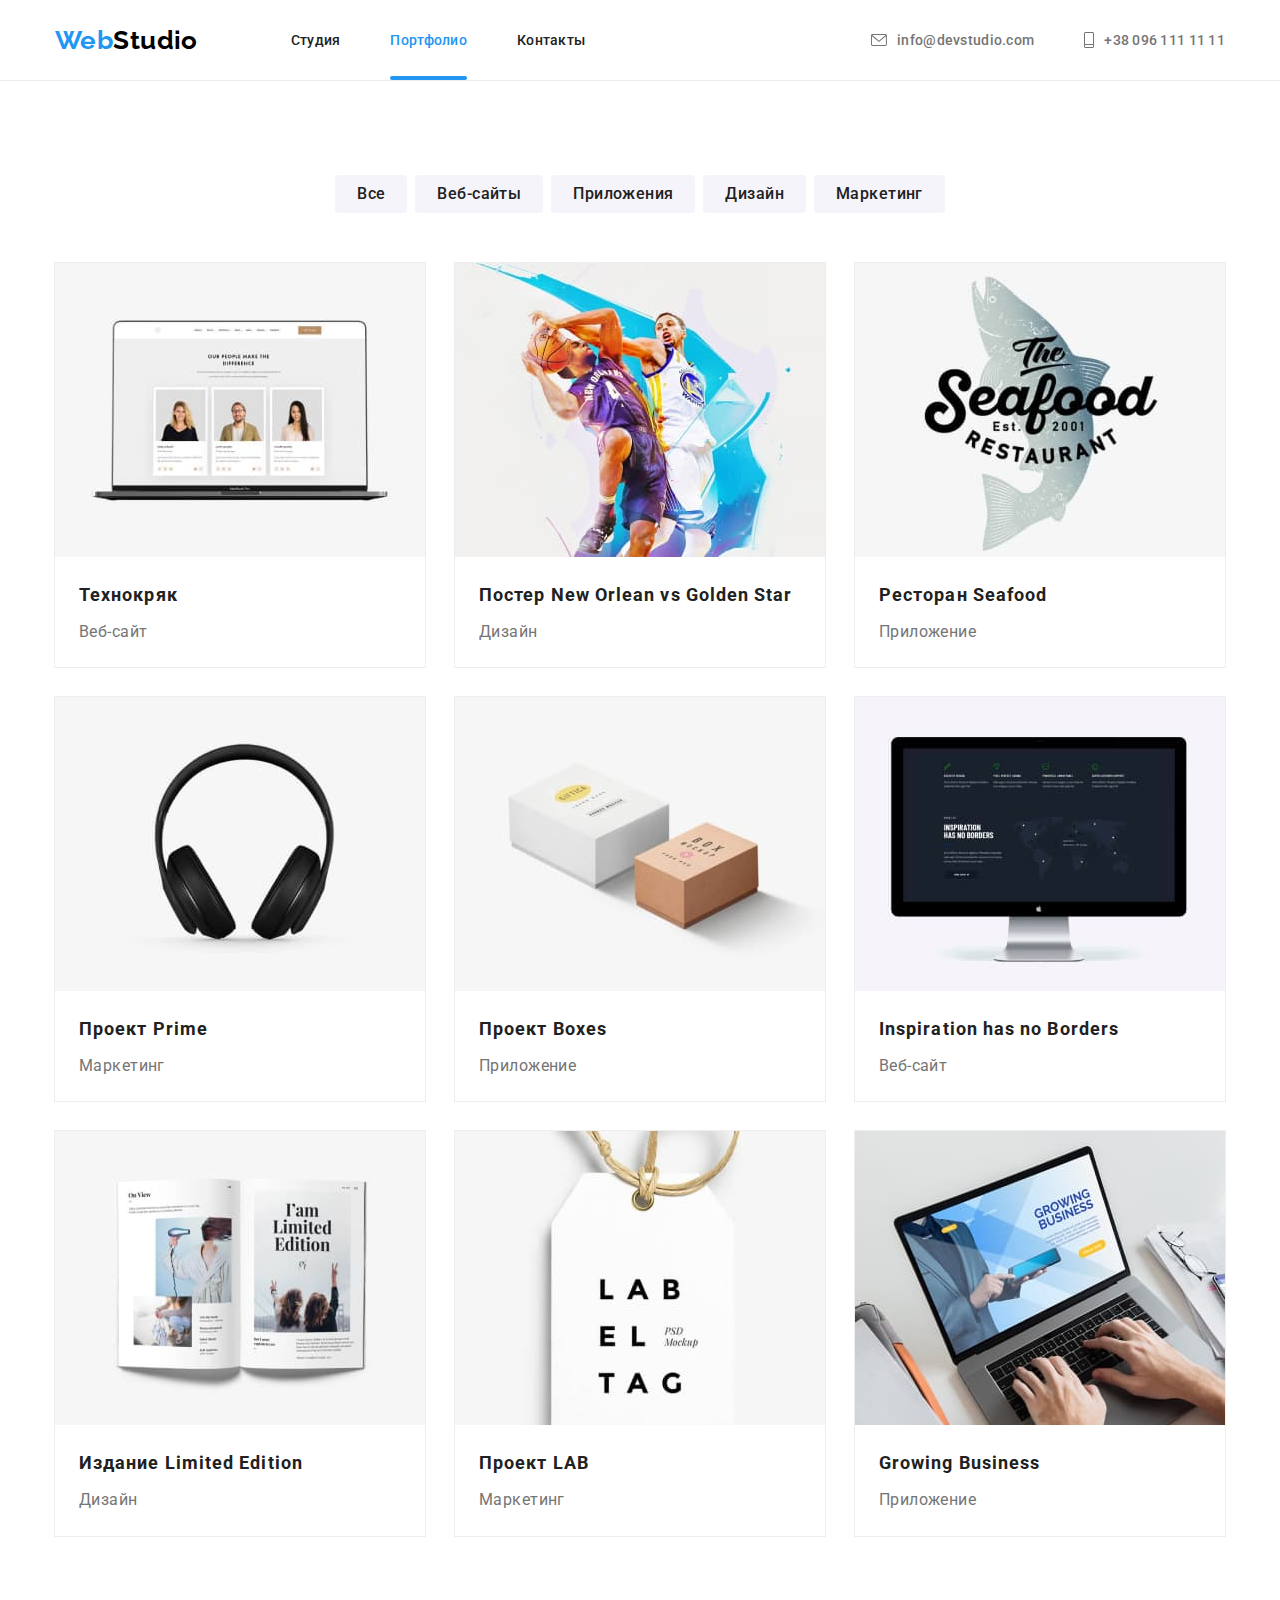
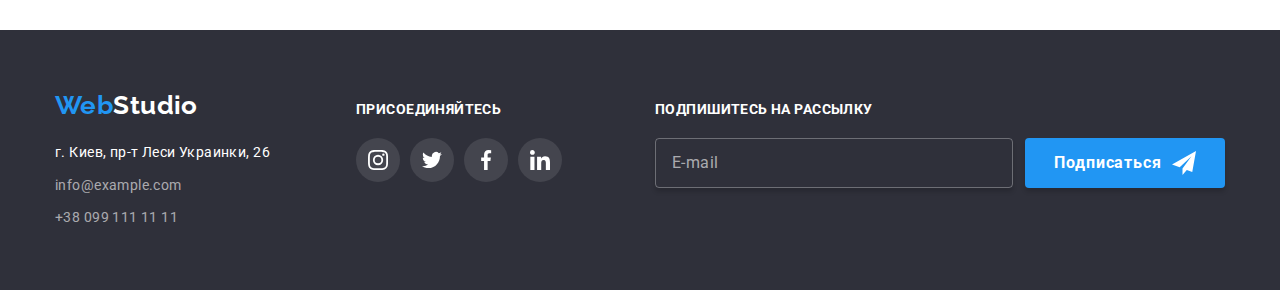
==== commit 42a920e8: "Убирает баг из футера" ====
--- a/portfolio.html
+++ b/portfolio.html
@@ -229,30 +229,30 @@
             </div>
             <div class="footer-part-social">
                 <p class="footer-plea">Присоединяйтесь</p>
-                <ul class="footer-social-list list">
-                    <li class="social-item">
-                        <a href="#" class="footer-social-link">
+                <ul class="social-list-footer list">
+                    <li class="social-item">
+                        <a href="#" class="social-link-footer">
                             <svg class="social-icon" width="20" height="20">
                                 <use href="./images/symbol-defs.svg#icon-instagram"></use>
                             </svg>
                         </a>
                     </li>
                     <li class="social-item">
-                        <a href="#" class="footer-social-link">
+                        <a href="#" class="social-link-footer">
                             <svg class="social-icon" width="20" height="20">
                                 <use href="./images/symbol-defs.svg#icon-twitter"></use>
                             </svg>
                         </a>
                     </li>
                     <li class="social-item">
-                        <a href="#" class="footer-social-link">
+                        <a href="#" class="social-link-footer">
                             <svg class="social-icon" width="20" height="20">
                                 <use href="./images/symbol-defs.svg#icon-facebook"></use>
                             </svg>
                         </a>
                     </li>
                     <li class="social-item">
-                        <a href="#" class="footer-social-link">
+                        <a href="#" class="social-link-footer">
                             <svg class="social-icon" width="20" height="20">
                                 <use href="./images/symbol-defs.svg#icon-linkedin"></use>
                             </svg>
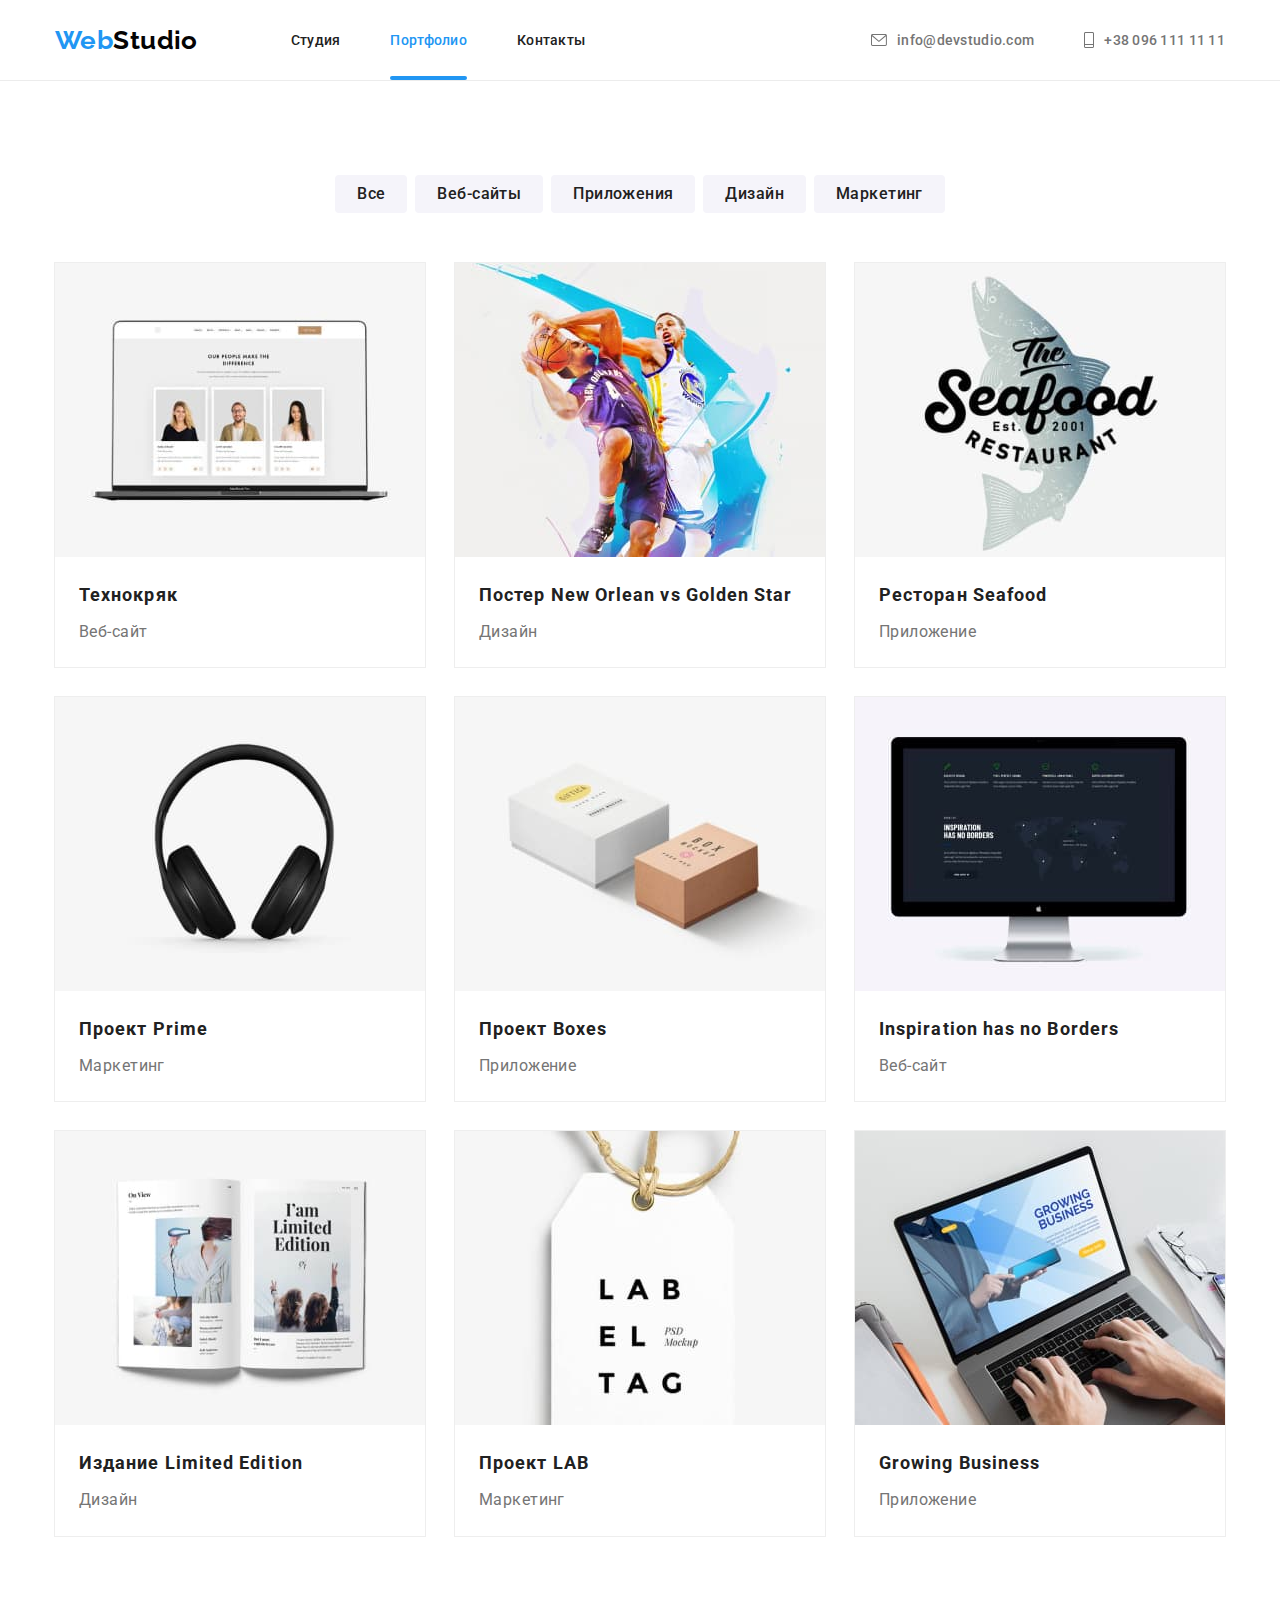
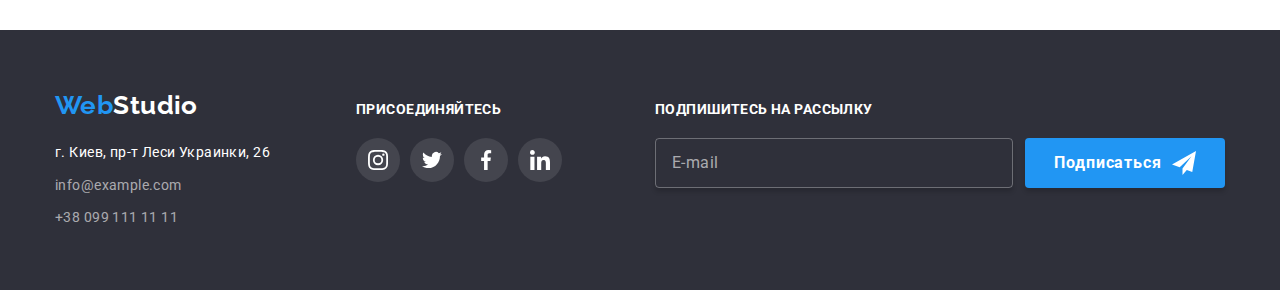
==== commit 6470bef1: "Добавляет компоненты" ====
--- a/portfolio.html
+++ b/portfolio.html
@@ -12,7 +12,7 @@
 <body>
     <!-- Шапка сайта -->
     <header class="header">
-        <div class="container container-header">
+        <div class="container-header">
             <nav class="nav">
                 <a href="./index.html" class="logo-nav link" lang="en">Web<span
                         class="logo-right-part-dark">Studio</span></a>
@@ -24,7 +24,7 @@
             </nav>
             <ul class="list contacts-list">
                 <li class="contacts-item">
-                    <a href="mailto:info@devstudio.com" class="contacts link" target="_blank" lang="en">
+                    <a href="mailto:info@devstudio.com" class="contacts-link link" target="_blank" lang="en">
                         <svg class="contacts-icon" width="16" height="12">
                             <use href="./images/symbol-defs.svg#icon-envelope"></use>
                         </svg>
@@ -32,7 +32,7 @@
                     </a>
                 </li>
                 <li class="contacts-item">
-                    <a href="tel:+380961111111" class="contacts link">
+                    <a href="tel:+380961111111" class="contacts-link link">
                         <svg class="contacts-icon" width="10" height="16">
                             <use href="./images/symbol-defs.svg#icon-tel"></use>
                         </svg>
@@ -44,25 +44,25 @@
     </header>
     <main>
         <!-- Наши работы -->
-        <section class="work">
+        <section class="section">
             <div class="container">
                 <!--h1 будет скрытым-->
-                <h1 class="work-title-main visually-hidden">Наши работы</h1>
+                <h1 class="title-main visually-hidden">Наши работы</h1>
                 <ul class="work-filter list">
                     <li class="work-filter-item">
-                        <button type="button" class="list-buttons">Все</button>
-                    </li>
-                    <li class="work-filter-item">
-                        <button type="button" class="list-buttons">Веб-сайты</button>
-                    </li>
-                    <li class="work-filter-item">
-                        <button type="button" class="list-buttons">Приложения</button>
-                    </li>
-                    <li class="work-filter-item">
-                        <button type="button" class="list-buttons">Дизайн</button>
-                    </li>
-                    <li class="work-filter-item">
-                        <button type="button" class="list-buttons">Маркетинг</button>
+                        <button type="button" class="work-filter-button">Все</button>
+                    </li>
+                    <li class="work-filter-item">
+                        <button type="button" class="work-filter-button">Веб-сайты</button>
+                    </li>
+                    <li class="work-filter-item">
+                        <button type="button" class="work-filter-button">Приложения</button>
+                    </li>
+                    <li class="work-filter-item">
+                        <button type="button" class="work-filter-button">Дизайн</button>
+                    </li>
+                    <li class="work-filter-item">
+                        <button type="button" class="work-filter-button">Маркетинг</button>
                     </li>
                 </ul>
             
@@ -212,7 +212,7 @@
     </main>
     <!-- Подвал -->
     <footer class="footer">
-        <div class="container footer-container">
+        <div class="container-footer">
             <div class="part-address">
                 <a href="./index.html" class="footer-logo link" lang="en">Web<span
                         class="logo-right-part-light">Studio</span></a>
@@ -229,7 +229,7 @@
             </div>
             <div class="footer-part-social">
                 <p class="footer-plea">Присоединяйтесь</p>
-                <ul class="social-list-footer list">
+                <ul class="social-list list">
                     <li class="social-item">
                         <a href="#" class="social-link-footer">
                             <svg class="social-icon" width="20" height="20">
@@ -267,7 +267,7 @@
                         <input type="email" name="email-for-follow" placeholder="E-mail" class="follow-input">
                     </label>
                 </div>
-                <button type="submit" class="button follow-button">Подписаться
+                <button type="submit" class="main-button main-button-no-hover">Подписаться
                     <svg class="icon-follow" width="24" height="24">
                         <use href="./images/symbol-defs.svg#icon-send"></use>
                     </svg>
--- a/css/main.min.css
+++ b/css/main.min.css
@@ -1,2 +1,2 @@
-body{font-family:Roboto,sans-serif;font-weight:400;font-size:14px;line-height:1.143;letter-spacing:0.03em;background-color:#fff;color:#757575}a,button{cursor:pointer}img{display:block;max-width:100%;height:auto}.visually-hidden{position:absolute;clip:rect(0 0 0 0);width:1px;height:1px;margin:-1px}.list{list-style:none;margin:0;padding:0}.link{text-decoration:none}.header{border-bottom:1px solid #ececec}.container{width:1200px;padding-left:15px;padding-right:15px;text-align:center;margin-right:auto;margin-left:auto}.container-header{display:-webkit-box;display:-ms-flexbox;display:flex;-webkit-box-pack:justify;-ms-flex-pack:justify;justify-content:space-between;-webkit-box-align:center;-ms-flex-align:center;align-items:center;text-align:left}.nav{font-weight:500;display:-webkit-box;display:-ms-flexbox;display:flex;-webkit-box-align:center;-ms-flex-align:center;align-items:center}.nav-list{display:-webkit-box;display:-ms-flexbox;display:flex;-webkit-box-align:center;-ms-flex-align:center;align-items:center;letter-spacing:0.02em}.nav-item:not(:last-child){margin-right:50px}.nav-link{display:block;padding:32px 0px;color:#212121;-webkit-transition:color 250ms cubic-bezier(0.4, 0, 0.2, 1);transition:color 250ms cubic-bezier(0.4, 0, 0.2, 1)}.nav-link:hover,.nav-link:focus{color:#2196f3}.nav-link-current{position:relative;display:block;padding:32px 0px;color:#2196f3}.nav-link-current::after{content:'';position:absolute;bottom:0;left:0;display:block;width:100%;height:4px;border-radius:2px;background-color:#2196f3}.logo-nav,.footer-logo{color:#2196f3;font-family:Raleway;font-weight:700;font-size:26px;line-height:1.192}.logo-nav{margin-right:93px;padding:24px 0}.logo-right-part-dark{color:#000}.footer-logo{display:inline-block;margin-bottom:20px}.logo-right-part-light{color:#fff}.contacts-list{display:-webkit-box;display:-ms-flexbox;display:flex;-webkit-box-align:center;-ms-flex-align:center;align-items:center}.contacts{display:-webkit-box;display:-ms-flexbox;display:flex;-webkit-box-align:center;-ms-flex-align:center;align-items:center;padding-top:32px;padding-bottom:32px;letter-spacing:0.02em;fill:currentColor;color:inherit;font-weight:500;-webkit-transition:color 250ms cubic-bezier(0.4, 0, 0.2, 1);transition:color 250ms cubic-bezier(0.4, 0, 0.2, 1)}.contacts:hover,.contacts:focus{color:#2196f3}.contacts-item:not(:last-child){margin-right:50px}.contacts-icon{margin-right:10px}.hero{margin-left:auto;margin-right:auto;height:600px;max-width:1600px;background-image:-webkit-gradient(linear, left top, right top, from(rgba(47,48,58,0.4)), to(rgba(47,48,58,0.4))),url(../images/hero/main-hero.jpg);background-image:linear-gradient(to right, rgba(47,48,58,0.4), rgba(47,48,58,0.4)),url(../images/hero/main-hero.jpg);background-repeat:no-repeat;background-position:center;background-size:cover;padding-top:200px;padding-bottom:200px;background-color:#2f303a}.hero-object{margin-left:auto;margin-right:auto;width:696px}.hero-title,.hero-button{letter-spacing:0.06em;color:#fff}.hero-title{margin-top:0;margin-bottom:30px;padding:0;font-weight:900;font-size:44px;line-height:1.36;text-transform:uppercase}.hero-button{-webkit-transition:background-color var(--main-time) var(--main-timing-function);transition:background-color var(--main-time) var(--main-timing-function)}.hero-button:hover,.hero-button:focus{background-color:#188ce8}.button{font-family:inherit;font-size:16px;border:none;border-radius:4px;display:-webkit-inline-box;display:-ms-inline-flexbox;display:inline-flex;-webkit-box-align:center;-ms-flex-align:center;align-items:center;-webkit-box-pack:center;-ms-flex-pack:center;justify-content:center;width:200px;height:50px;font-weight:700;line-height:1.88;background-color:#2196f3;-webkit-box-shadow:0px 4px 4px rgba(0,0,0,0.15);box-shadow:0px 4px 4px rgba(0,0,0,0.15)}.features{padding-top:88px;padding-bottom:100px}.features-container{text-align:left}.features-list{display:-webkit-box;display:-ms-flexbox;display:flex}.features-item{width:calc((100% - (3 * 30px)) / 4)}.features-item:not(:last-child){margin-right:30px}.features-title,.features-main-title{margin:0;padding:0;color:#212121;font-weight:700}.features-title{margin-bottom:10px;font-size:inherit;text-transform:uppercase}.features-bcg-icon{display:-webkit-box;display:-ms-flexbox;display:flex;-webkit-box-align:center;-ms-flex-align:center;align-items:center;-webkit-box-pack:center;-ms-flex-pack:center;justify-content:center;width:100%;height:120px;background-color:#f5f4fa;border-radius:4px;margin-bottom:30px}.features-text{margin-top:0;margin-bottom:0;line-height:1.7}.we-doing{padding-bottom:94px}.we-doing-item{position:relative;width:calc((100% - 2 * 30px) / 3)}.we-doing-item:not(:last-child){margin-right:30px}.we-doing-title{margin:0 0 50px 0;padding:0;color:#212121;font-weight:700;font-size:36px}.we-doing-list{display:-webkit-box;display:-ms-flexbox;display:flex}.we-doing-thumb{position:absolute;bottom:0;left:0;display:-webkit-box;display:-ms-flexbox;display:flex;-webkit-box-align:center;-ms-flex-align:center;align-items:center;-webkit-box-pack:center;-ms-flex-pack:center;justify-content:center;width:100%;height:70px;background-image:-webkit-gradient(linear, left top, right top, from(rgba(47,48,58,0.8)), to(rgba(47,48,58,0.8)));background-image:linear-gradient(to right, rgba(47,48,58,0.8), rgba(47,48,58,0.8))}.we-doing-text{margin-top:0;margin-bottom:0;font-size:inherit;font-weight:700;text-transform:uppercase;color:#fff}.team{padding-top:94px;padding-bottom:94px;background-color:#f5f4fa}.team-title{margin:0 0 50px 0;padding:0;color:#212121;font-weight:700;font-size:36px}.team-list{display:-webkit-box;display:-ms-flexbox;display:flex}.team-item{-webkit-box-shadow:0px 1px 3px rgba(0,0,0,0.12),0px 1px 1px rgba(0,0,0,0.14),0px 2px 1px rgba(0,0,0,0.2);box-shadow:0px 1px 3px rgba(0,0,0,0.12),0px 1px 1px rgba(0,0,0,0.14),0px 2px 1px rgba(0,0,0,0.2);border-radius:0px 0px 4px 4px;width:calc((100% - 3 * 30px) / 4);background-color:#fff}.team-item:not(:last-child){margin-right:30px}.team-card{width:100%;padding:30px 32px}.team-name,.team-position{font-size:16px}.team-name{margin-top:0;margin-bottom:10px;font-weight:500;color:#212121}.team-position{margin-top:0;margin-bottom:16px;text-transform:capitalize}.team-social-link{background-color:#fff}.team-social-link:hover,.team-social-link:focus{background-color:#2196f3;color:#fff}.social-list{display:-webkit-box;display:-ms-flexbox;display:flex}.team .social-list{color:#afb1b8}.social-item{width:44px;height:44px}.social-item:not(:last-child){margin-right:10px}.team-social-link,.social-link-footer{display:-webkit-box;display:-ms-flexbox;display:flex;-webkit-box-align:center;-ms-flex-align:center;align-items:center;-webkit-box-pack:center;-ms-flex-pack:center;justify-content:center;border-radius:50%;width:100%;height:100%;color:inherit;fill:currentColor;-webkit-transition:color 250ms cubic-bezier(0.4, 0, 0.2, 1),background-color 250ms cubic-bezier(0.4, 0, 0.2, 1);transition:color 250ms cubic-bezier(0.4, 0, 0.2, 1),background-color 250ms cubic-bezier(0.4, 0, 0.2, 1)}.clients{padding-top:94px;padding-bottom:94px}.clients-title{padding:0;color:#212121;font-weight:700;margin-bottom:0 0 50px 0;font-size:36px}.clients-list{display:-webkit-box;display:-ms-flexbox;display:flex;color:#afb1b8}.clients-item{display:-webkit-box;display:-ms-flexbox;display:flex;-webkit-box-pack:center;-ms-flex-pack:center;justify-content:center;-webkit-box-align:center;-ms-flex-align:center;align-items:center;width:170px;height:90px}.clients-item:not(:last-child){margin-right:30px}.clients-link{display:-webkit-box;display:-ms-flexbox;display:flex;-webkit-box-align:center;-ms-flex-align:center;align-items:center;-webkit-box-pack:center;-ms-flex-pack:center;justify-content:center;color:inherit;fill:currentColor;width:100%;height:100%;border:1px solid #afb1b8;border-radius:4px;-webkit-transition:color 250ms cubic-bezier(0.4, 0, 0.2, 1),border-color 250ms cubic-bezier(0.4, 0, 0.2, 1);transition:color 250ms cubic-bezier(0.4, 0, 0.2, 1),border-color 250ms cubic-bezier(0.4, 0, 0.2, 1)}.clients-link:hover,.clients-link:focus{color:#2196f3;border-color:#2196f3}.footer{padding-top:60px;padding-bottom:60px;background-color:#2f303a}.footer-container{display:-webkit-box;display:-ms-flexbox;display:flex;-webkit-box-align:baseline;-ms-flex-align:baseline;align-items:baseline;text-align:left}.part-address{width:231px;margin-right:70px}.footer-address,.footer-email{display:block;line-height:1.7}.footer-email{display:inline-block;-webkit-transition:color 250ms cubic-bezier(0.4, 0, 0.2, 1);transition:color 250ms cubic-bezier(0.4, 0, 0.2, 1);color:rgba(255,255,255,0.6)}.footer-email:hover,.footer-email:focus{color:#2196f3}.footer-address{color:#fff;margin-bottom:9px;font-style:normal}.element-list{margin-bottom:9px}.footer-part-social{width:206px;margin-right:93px}.footer-plea{margin-top:0;margin-bottom:20px;font-weight:700;font-size:14px;line-height:1.14;letter-spacing:0.03em;text-transform:uppercase;color:#fff}.social-list-footer{display:-webkit-box;display:-ms-flexbox;display:flex;color:#fff}.social-link-footer{background-color:rgba(255,255,255,0.1)}.social-link-footer:hover,.social-link-footer:focus{background-color:#2196f3}.footer-part-follow{display:-webkit-box;display:-ms-flexbox;display:flex;-webkit-box-align:end;-ms-flex-align:end;align-items:flex-end;width:570px}.follow-button{fill:currentColor;letter-spacing:0.06em;color:#fff}.footer-follow{width:358px;margin-right:12px}.follow-input,.follow-input::-webkit-input-placeholder{font-size:16px;line-height:1.25;letter-spacing:0.03em;color:rgba(255,255,255,0.6)}.follow-input,.follow-input:-ms-input-placeholder{font-size:16px;line-height:1.25;letter-spacing:0.03em;color:rgba(255,255,255,0.6)}.follow-input,.follow-input::-ms-input-placeholder{font-size:16px;line-height:1.25;letter-spacing:0.03em;color:rgba(255,255,255,0.6)}.follow-input,.follow-input::placeholder{font-size:16px;line-height:1.25;letter-spacing:0.03em;color:rgba(255,255,255,0.6)}.follow-input{width:358px;height:50px;padding:15px 16px;border:1px solid rgba(255,255,255,0.3);-webkit-box-shadow:0px 4px 4px rgba(0,0,0,0.15);box-shadow:0px 4px 4px rgba(0,0,0,0.15);border-radius:4px;background-color:transparent}.icon-follow{margin-left:10px}.backdrop{position:fixed;top:0;left:0;width:100%;height:100%;background-color:rgba(0,0,0,0.2);opacity:1;-webkit-transition:opacity 250ms cubic-bezier(0.4, 0, 0.2, 1),visibility 250ms cubic-bezier(0.4, 0, 0.2, 1);transition:opacity 250ms cubic-bezier(0.4, 0, 0.2, 1),visibility 250ms cubic-bezier(0.4, 0, 0.2, 1)}.backdrop.is-hidden{visibility:hidden;opacity:0;pointer-events:none}.modal-hero{position:absolute;top:50%;left:50%;min-width:528px;min-height:581px;padding:40px;margin-bottom:12px;-webkit-box-shadow:0px 1px 3px rgba(0,0,0,0.12),0px 1px 1px rgba(0,0,0,0.14),0px 2px 1px rgba(0,0,0,0.2);box-shadow:0px 1px 3px rgba(0,0,0,0.12),0px 1px 1px rgba(0,0,0,0.14),0px 2px 1px rgba(0,0,0,0.2);border-radius:4px;background-color:#fff;-webkit-transform:translate(-50%, -50%) scale(1);transform:translate(-50%, -50%) scale(1);-webkit-transition:-webkit-transform 250ms cubic-bezier(0.4, 0, 0.2, 1);transition:-webkit-transform 250ms cubic-bezier(0.4, 0, 0.2, 1);transition:transform 250ms cubic-bezier(0.4, 0, 0.2, 1);transition:transform 250ms cubic-bezier(0.4, 0, 0.2, 1), -webkit-transform 250ms cubic-bezier(0.4, 0, 0.2, 1)}.backdrop.is-hidden .modal-hero{-webkit-transform:translate(-50%, -50%) scale(0);transform:translate(-50%, -50%) scale(0)}.modal-text{margin-top:0;margin-bottom:12px;font-weight:700;font-size:20px;line-height:1.15;color:#212121}.modal-form{width:448px;text-align:center}.form-field{position:relative;display:-webkit-box;display:-ms-flexbox;display:flex;-webkit-box-orient:vertical;-webkit-box-direction:normal;-ms-flex-direction:column;flex-direction:column;margin-bottom:10px;width:100%;height:58px;text-align:left}.form-label{height:58px;width:100%;font-size:12px;line-height:1.17;letter-spacing:0.01em}.form-thumb{position:absolute;display:-webkit-box;display:-ms-flexbox;display:flex;-webkit-box-align:center;-ms-flex-align:center;align-items:center;bottom:0;left:0;pointer-events:none;width:100%;height:40px;padding-left:12px;fill:currentColor;color:#212121;-webkit-transition:color 250ms cubic-bezier(0.4, 0, 0.2, 1);transition:color 250ms cubic-bezier(0.4, 0, 0.2, 1)}.form-label:focus-within+.form-thumb{color:#2196f3}.form-input{margin-top:4px;width:100%;height:40px;padding:11px 12px 11px 42px;border:1px solid rgba(33,33,33,0.2);border-radius:4px;-webkit-transition:border 250ms cubic-bezier(0.4, 0, 0.2, 1);transition:border 250ms cubic-bezier(0.4, 0, 0.2, 1)}.form-label:focus-within .form-input{outline:none;border:1px solid #2196f3}.form-textarea{width:100%;padding:12px 16px;margin-top:4px;resize:none;border:1px solid rgba(33,33,33,0.2);border-radius:4px}.form-field-textarea:focus-within .form-textarea{outline:none;border:1px solid #2196f3}.form-textarea::-webkit-input-placeholder{font-weight:400;font-size:12px;line-height:1.17;letter-spacing:0.01em;color:rgba(117,117,117,0.5)}.form-textarea:-ms-input-placeholder{font-weight:400;font-size:12px;line-height:1.17;letter-spacing:0.01em;color:rgba(117,117,117,0.5)}.form-textarea::-ms-input-placeholder{font-weight:400;font-size:12px;line-height:1.17;letter-spacing:0.01em;color:rgba(117,117,117,0.5)}.form-textarea::placeholder{font-weight:400;font-size:12px;line-height:1.17;letter-spacing:0.01em;color:rgba(117,117,117,0.5)}.form-field-textarea{text-align:left;width:100%;margin-bottom:20px}.checkbox-label,.conditions{line-height:1.71}.checkbox-label{position:relative;display:inline-block;width:100%;text-align:left;margin-left:36px}.checkbox-label::before{position:absolute;-webkit-transform:translate(-50%, -50%);transform:translate(-50%, -50%);top:50%;left:-13px;content:'';display:inline-block;width:16px;height:15px;border-radius:2px;background-image:url(../images/svg/check-off.svg);-webkit-transition:background-image 250ms cubic-bezier(0.4, 0, 0.2, 1),background-color 250ms cubic-bezier(0.4, 0, 0.2, 1);transition:background-image 250ms cubic-bezier(0.4, 0, 0.2, 1),background-color 250ms cubic-bezier(0.4, 0, 0.2, 1)}.checkbox-consent:checked+.checkbox-label::before{background-image:url(../images/svg/check-on.svg);background-color:#2196f3}.checkbox-consent:focus+.checkbox-label::before,.checkbox-consent:focus:checked+.checkbox-label::before{-webkit-box-shadow:0 0 0 1px #101010;box-shadow:0 0 0 1px #101010}.checkbox-consent:hover+.checkbox-label::before{cursor:pointer}.conditions{display:inline-block;text-decoration:underline;color:#2196f3}.checkbox-field{position:relative;width:100%;margin-bottom:30px}.checkbox-consent{position:absolute;-webkit-appearance:none;-moz-appearance:none;appearance:none}.modal-button{letter-spacing:0.06em;color:#fff;-webkit-transition:background-color 250ms cubic-bezier(0.4, 0, 0.2, 1);transition:background-color 250ms cubic-bezier(0.4, 0, 0.2, 1)}.button-close{position:absolute;right:8px;top:8px;width:30px;height:30px;padding:0;fill:currentColor;color:#000;background-color:inherit;border:1px solid rgba(0,0,0,0.1);border-radius:50%;-webkit-transition:color 250ms cubic-bezier(0.4, 0, 0.2, 1);transition:color 250ms cubic-bezier(0.4, 0, 0.2, 1)}.button-close:hover,.button-close:focus{color:#2196f3}.work{padding-top:94px;padding-bottom:94px}.work-title-main{margin:0 0 50px 0;padding:0;color:#212121;font-weight:700}.work-filter{display:-webkit-box;display:-ms-flexbox;display:flex;-webkit-box-pack:center;-ms-flex-pack:center;justify-content:center;margin-bottom:50px}.work-filter-item:not(:last-child){margin-right:8px}.list-buttons{padding:6px 22px;font-family:inherit;font-size:16px;border:none;border-radius:4px;font-weight:500;line-height:1.6;letter-spacing:inherit;color:#212121;background-color:#f5f4fa;-webkit-transition:color 250ms cubic-bezier(0.4, 0, 0.2, 1),background-color 250ms cubic-bezier(0.4, 0, 0.2, 1),-webkit-box-shadow 250ms cubic-bezier(0.4, 0, 0.2, 1);transition:color 250ms cubic-bezier(0.4, 0, 0.2, 1),background-color 250ms cubic-bezier(0.4, 0, 0.2, 1),-webkit-box-shadow 250ms cubic-bezier(0.4, 0, 0.2, 1);transition:color 250ms cubic-bezier(0.4, 0, 0.2, 1),box-shadow 250ms cubic-bezier(0.4, 0, 0.2, 1),background-color 250ms cubic-bezier(0.4, 0, 0.2, 1);transition:color 250ms cubic-bezier(0.4, 0, 0.2, 1),box-shadow 250ms cubic-bezier(0.4, 0, 0.2, 1),background-color 250ms cubic-bezier(0.4, 0, 0.2, 1),-webkit-box-shadow 250ms cubic-bezier(0.4, 0, 0.2, 1)}.list-buttons:focus,.list-buttons:hover{-webkit-box-shadow:0px 3px 1px rgba(0,0,0,0.1),0px 1px 2px rgba(0,0,0,0.08),0px 2px 2px rgba(0,0,0,0.12);box-shadow:0px 3px 1px rgba(0,0,0,0.1),0px 1px 2px rgba(0,0,0,0.08),0px 2px 2px rgba(0,0,0,0.12);color:#fff;background-color:#2196f3}.work-list{display:-webkit-box;display:-ms-flexbox;display:flex;-ms-flex-wrap:wrap;flex-wrap:wrap}.work-element{margin-right:30px;margin-bottom:30px;width:calc((100% - (2 * 30px)) / 3);background-color:#fff;outline:1px solid #eee}.work-element:nth-child(3n){margin-right:0}.work-element:nth-last-child(-n+3){margin-bottom:0}.work-link{display:block}.work-link:hover,.work-link:focus{-webkit-box-shadow:0px 1px 1px rgba(0,0,0,0.12),0px 4px 4px rgba(0,0,0,0.06),1px 4px 6px rgba(0,0,0,0.16);box-shadow:0px 1px 1px rgba(0,0,0,0.12),0px 4px 4px rgba(0,0,0,0.06),1px 4px 6px rgba(0,0,0,0.16);display:block;-webkit-transition:-webkit-box-shadow 250ms cubic-bezier(0.4, 0, 0.2, 1);transition:-webkit-box-shadow 250ms cubic-bezier(0.4, 0, 0.2, 1);transition:box-shadow 250ms cubic-bezier(0.4, 0, 0.2, 1);transition:box-shadow 250ms cubic-bezier(0.4, 0, 0.2, 1), -webkit-box-shadow 250ms cubic-bezier(0.4, 0, 0.2, 1)}.work-element-thumb{position:relative;overflow:hidden}.work-element-description{font-size:18px;line-height:1.556;text-align:left;margin-top:0;margin-bottom:0;color:#fff}.work-element-overlay{position:absolute;top:0;left:0;width:100%;height:100%;z-index:-1;display:-webkit-box;display:-ms-flexbox;display:flex;-webkit-box-align:center;-ms-flex-align:center;align-items:center;-webkit-box-pack:center;-ms-flex-pack:center;justify-content:center;padding:24px;-webkit-transform:translateY(100%);transform:translateY(100%);-webkit-transition:z-index 250ms cubic-bezier(0.4, 0, 0.2, 1),-webkit-transform 250ms cubic-bezier(0.4, 0, 0.2, 1);transition:z-index 250ms cubic-bezier(0.4, 0, 0.2, 1),-webkit-transform 250ms cubic-bezier(0.4, 0, 0.2, 1);transition:transform 250ms cubic-bezier(0.4, 0, 0.2, 1),z-index 250ms cubic-bezier(0.4, 0, 0.2, 1);transition:transform 250ms cubic-bezier(0.4, 0, 0.2, 1),z-index 250ms cubic-bezier(0.4, 0, 0.2, 1),-webkit-transform 250ms cubic-bezier(0.4, 0, 0.2, 1);background-color:rgba(33,150,243,0.9)}.work-link:hover .work-element-overlay,.work-link:focus .work-element-overlay{-webkit-transform:translateY(0);transform:translateY(0);z-index:0}.work-title{margin:0 0 4px 0;font-weight:700;font-size:18px;line-height:2;letter-spacing:0.06em;color:#212121}.work-text{margin-top:0;margin-bottom:0;font-size:16px;line-height:1.9;color:#757575}.work-name{text-align:left;padding:20px 24px}
+.container,.container-header,.container-features,.container-footer{width:1200px;padding-left:15px;padding-right:15px;margin-right:auto;margin-left:auto;text-align:center}.logo-nav,.footer-logo{color:#2196f3;font-family:Raleway;font-weight:700;font-size:26px;line-height:1.192}.title-main{margin:0 0 50px 0;padding:0;font-weight:700;font-size:36px;color:#212121}.main-button,.main-button-no-hover{display:-webkit-inline-box;display:-ms-inline-flexbox;display:inline-flex;-webkit-box-align:center;-ms-flex-align:center;align-items:center;-webkit-box-pack:center;-ms-flex-pack:center;justify-content:center;width:200px;height:50px;font-family:inherit;font-size:16px;border:none;border-radius:4px;font-weight:700;line-height:1.88;letter-spacing:0.06em;fill:currentColor;-webkit-box-shadow:0px 4px 4px rgba(0,0,0,0.15);box-shadow:0px 4px 4px rgba(0,0,0,0.15);-webkit-transition:background-color 250ms cubic-bezier(0.4, 0, 0.2, 1);transition:background-color 250ms cubic-bezier(0.4, 0, 0.2, 1)}.main-button,.main-button-no-hover,.work-filter-button:focus,.work-filter-button:hover{color:#fff;background-color:#2196f3}.social-link-team,.social-link-footer{display:-webkit-box;display:-ms-flexbox;display:flex;-webkit-box-pack:center;-ms-flex-pack:center;justify-content:center;-webkit-box-align:center;-ms-flex-align:center;align-items:center;border-radius:50%;width:100%;height:100%;fill:currentColor;-webkit-transition:color 250ms cubic-bezier(0.4, 0, 0.2, 1),background-color 250ms cubic-bezier(0.4, 0, 0.2, 1);transition:color 250ms cubic-bezier(0.4, 0, 0.2, 1),background-color 250ms cubic-bezier(0.4, 0, 0.2, 1)}body{font-family:Roboto,sans-serif;font-weight:400;font-size:14px;line-height:1.143;letter-spacing:0.03em;background-color:#fff;color:#757575}a,button{cursor:pointer}img{display:block;max-width:100%;height:auto}.visually-hidden{position:absolute;clip:rect(0 0 0 0);width:1px;height:1px;margin:-1px}.list{list-style:none;margin:0;padding:0}.link{text-decoration:none}.list-flex{display:-webkit-box;display:-ms-flexbox;display:flex}.header{border-bottom:1px solid #ececec}.section{padding-top:94px;padding-bottom:94px}.section-paddingTop-0{padding-top:0;padding-bottom:94px}.section-background{padding-top:94px;padding-bottom:94px;background-color:#f5f4fa}.container-header{text-align:left;display:-webkit-box;display:-ms-flexbox;display:flex;-webkit-box-pack:justify;-ms-flex-pack:justify;justify-content:space-between}.container-features{text-align:left}.container-footer{text-align:left;display:-webkit-box;display:-ms-flexbox;display:flex;-webkit-box-align:baseline;-ms-flex-align:baseline;align-items:baseline}.nav{font-weight:500;display:-webkit-box;display:-ms-flexbox;display:flex;-webkit-box-pack:center;-ms-flex-pack:center;justify-content:center;-webkit-box-align:center;-ms-flex-align:center;align-items:center}.nav-list{display:-webkit-box;display:-ms-flexbox;display:flex;-webkit-box-pack:center;-ms-flex-pack:center;justify-content:center;-webkit-box-align:center;-ms-flex-align:center;align-items:center;letter-spacing:0.02em}.nav-item:not(:last-child){margin-right:50px}.nav-link{display:block;padding:32px 0px;color:#212121;-webkit-transition:color 250ms cubic-bezier(0.4, 0, 0.2, 1);transition:color 250ms cubic-bezier(0.4, 0, 0.2, 1)}.nav-link:hover,.nav-link:focus{color:#2196f3}.nav-link-current{position:relative;display:block;padding:32px 0px;color:#2196f3}.nav-link-current::after{content:'';position:absolute;bottom:0;left:0;display:block;width:100%;height:4px;border-radius:2px;background-color:#2196f3}.logo-nav{margin-right:93px;padding:24px 0}.logo-right-part-dark{color:#050404}.footer-logo{display:inline-block;margin-bottom:20px}.logo-right-part-light{color:#fff}.contacts-list{display:-webkit-box;display:-ms-flexbox;display:flex;-webkit-box-pack:center;-ms-flex-pack:center;justify-content:center;-webkit-box-align:center;-ms-flex-align:center;align-items:center}.contacts-item:not(:last-child){margin-right:50px}.contacts-link{display:-webkit-box;display:-ms-flexbox;display:flex;-webkit-box-pack:center;-ms-flex-pack:center;justify-content:center;-webkit-box-align:center;-ms-flex-align:center;align-items:center;padding-top:32px;padding-bottom:32px;letter-spacing:0.02em;fill:currentColor;color:inherit;font-weight:500;-webkit-transition:color 250ms cubic-bezier(0.4, 0, 0.2, 1);transition:color 250ms cubic-bezier(0.4, 0, 0.2, 1)}.contacts-link:hover,.contacts-link:focus{color:#2196f3}.contacts-icon{margin-right:10px}.hero{margin-left:auto;margin-right:auto;height:600px;max-width:1600px;background-image:-webkit-gradient(linear, left top, right top, from(rgba(47,48,58,0.4)), to(rgba(47,48,58,0.4))),url(../images/hero/main-hero.jpg);background-image:linear-gradient(to right, rgba(47,48,58,0.4), rgba(47,48,58,0.4)),url(../images/hero/main-hero.jpg);background-repeat:no-repeat;background-position:center;background-size:cover;padding-top:200px;padding-bottom:200px;background-color:#2f303a}.hero-object{margin-left:auto;margin-right:auto;width:696px}.hero-title{margin-top:0;margin-bottom:30px;padding:0;font-weight:900;font-size:44px;line-height:1.36;text-transform:uppercase;color:#fff}.main-button:hover,.main-button:focus{background-color:#188ce8}.main-button-no-hover:hover,.main-button-no-hover:focus{background-color:#2196f3}.features-list{display:-webkit-box;display:-ms-flexbox;display:flex}.features-item{width:calc((100% - (3 * 30px)) / 4)}.features-item:not(:last-child){margin-right:30px}.features-title{padding:0;margin:0 0 10px 0;font-size:inherit;text-transform:uppercase;color:#212121;font-weight:700}.features-bcg-icon{display:-webkit-box;display:-ms-flexbox;display:flex;-webkit-box-pack:center;-ms-flex-pack:center;justify-content:center;-webkit-box-align:center;-ms-flex-align:center;align-items:center;width:100%;height:120px;background-color:#f5f4fa;border-radius:4px;margin-bottom:30px}.features-text{margin-top:0;margin-bottom:0;line-height:1.7}.we-doing-list{display:-webkit-box;display:-ms-flexbox;display:flex}.we-doing-item{position:relative;width:calc((100% - 2 * 30px) / 3)}.we-doing-item:not(:last-child){margin-right:30px}.we-doing-thumb{position:absolute;bottom:0;left:0;display:-webkit-box;display:-ms-flexbox;display:flex;-webkit-box-pack:center;-ms-flex-pack:center;justify-content:center;-webkit-box-align:center;-ms-flex-align:center;align-items:center;width:100%;height:70px;background-image:-webkit-gradient(linear, left top, right top, from(rgba(47,48,58,0.8)), to(rgba(47,48,58,0.8)));background-image:linear-gradient(to right, rgba(47,48,58,0.8), rgba(47,48,58,0.8))}.we-doing-text{margin-top:0;margin-bottom:0;font-size:inherit;font-weight:700;text-transform:uppercase;color:#fff}.team-list{display:-webkit-box;display:-ms-flexbox;display:flex}.team-item{-webkit-box-shadow:0px 1px 3px rgba(0,0,0,0.12),0px 1px 1px rgba(0,0,0,0.14),0px 2px 1px rgba(0,0,0,0.2);box-shadow:0px 1px 3px rgba(0,0,0,0.12),0px 1px 1px rgba(0,0,0,0.14),0px 2px 1px rgba(0,0,0,0.2);border-radius:0px 0px 4px 4px;width:calc((100% - 3 * 30px) / 4);background-color:#fff}.team-item:not(:last-child){margin-right:30px}.team-card{width:100%;padding:30px 32px}.team-name,.team-position{font-size:16px}.team-name{margin-top:0;margin-bottom:10px;font-weight:500;color:#212121}.team-position{margin-top:0;margin-bottom:16px;text-transform:capitalize}.social-list{display:-webkit-box;display:-ms-flexbox;display:flex}.social-item{width:44px;height:44px}.social-item:not(:last-child){margin-right:10px}.social-link-team{color:#afb1b8;background-color:#fff}.social-link-team:hover,.social-link-team:focus{color:#fff}.social-link-team:hover,.social-link-team:focus{background-color:#2196f3}.social-link-footer{color:#fff;background-color:rgba(255,255,255,0.1)}.social-link-footer:hover,.social-link-footer:focus{background-color:#2196f3}.clients-list{display:-webkit-box;display:-ms-flexbox;display:flex}.clients-item{width:170px;height:90px}.clients-item:not(:last-child){margin-right:30px}.clients-link{display:-webkit-box;display:-ms-flexbox;display:flex;-webkit-box-pack:center;-ms-flex-pack:center;justify-content:center;-webkit-box-align:center;-ms-flex-align:center;align-items:center;color:#afb1b8;fill:currentColor;width:100%;height:100%;border:1px solid #afb1b8;border-radius:4px;-webkit-transition:color 250ms cubic-bezier(0.4, 0, 0.2, 1),border-color 250ms cubic-bezier(0.4, 0, 0.2, 1);transition:color 250ms cubic-bezier(0.4, 0, 0.2, 1),border-color 250ms cubic-bezier(0.4, 0, 0.2, 1)}.clients-link:hover,.clients-link:focus{color:#2196f3}.footer{padding-top:60px;padding-bottom:60px;background-color:#2f303a}.part-address{width:231px;margin-right:70px}.footer-address,.footer-email{line-height:1.7}.footer-address{display:block}.footer-email{display:inline-block;-webkit-transition:color 250ms cubic-bezier(0.4, 0, 0.2, 1);transition:color 250ms cubic-bezier(0.4, 0, 0.2, 1);color:rgba(255,255,255,0.6)}.footer-email:hover,.footer-email:focus{color:#2196f3}.footer-address{color:#fff;margin-bottom:9px;font-style:normal}.element-list{margin-bottom:9px}.footer-part-social{width:206px;margin-right:93px}.footer-plea{margin-top:0;margin-bottom:20px;font-weight:700;font-size:14px;line-height:1.14;letter-spacing:0.03em;text-transform:uppercase;color:#fff}.footer-part-follow{display:-webkit-box;display:-ms-flexbox;display:flex;-webkit-box-align:end;-ms-flex-align:end;align-items:flex-end;width:570px}.footer-follow{width:358px;margin-right:12px}.follow-input,.follow-input::-webkit-input-placeholder{font-size:16px;line-height:1.25;letter-spacing:0.03em;color:rgba(255,255,255,0.6)}.follow-input,.follow-input:-ms-input-placeholder{font-size:16px;line-height:1.25;letter-spacing:0.03em;color:rgba(255,255,255,0.6)}.follow-input,.follow-input::-ms-input-placeholder{font-size:16px;line-height:1.25;letter-spacing:0.03em;color:rgba(255,255,255,0.6)}.follow-input,.follow-input::placeholder{font-size:16px;line-height:1.25;letter-spacing:0.03em;color:rgba(255,255,255,0.6)}.follow-input{width:358px;height:50px;padding:15px 16px;border:1px solid rgba(255,255,255,0.3);-webkit-box-shadow:0px 4px 4px rgba(0,0,0,0.15);box-shadow:0px 4px 4px rgba(0,0,0,0.15);border-radius:4px;background-color:transparent}.icon-follow{margin-left:10px}.backdrop{position:fixed;top:0;left:0;width:100%;height:100%;background-color:rgba(0,0,0,0.2);opacity:1;-webkit-transition:opacity 250ms cubic-bezier(0.4, 0, 0.2, 1),visibility 250ms cubic-bezier(0.4, 0, 0.2, 1);transition:opacity 250ms cubic-bezier(0.4, 0, 0.2, 1),visibility 250ms cubic-bezier(0.4, 0, 0.2, 1)}.backdrop.is-hidden{visibility:hidden;opacity:0;pointer-events:none}.modal-hero{position:absolute;top:50%;left:50%;min-width:528px;min-height:581px;padding:40px;margin-bottom:12px;-webkit-box-shadow:0px 1px 3px rgba(0,0,0,0.12),0px 1px 1px rgba(0,0,0,0.14),0px 2px 1px rgba(0,0,0,0.2);box-shadow:0px 1px 3px rgba(0,0,0,0.12),0px 1px 1px rgba(0,0,0,0.14),0px 2px 1px rgba(0,0,0,0.2);border-radius:4px;background-color:#fff;-webkit-transform:translate(-50%, -50%) scale(1);transform:translate(-50%, -50%) scale(1);-webkit-transition:-webkit-transform 250ms cubic-bezier(0.4, 0, 0.2, 1);transition:-webkit-transform 250ms cubic-bezier(0.4, 0, 0.2, 1);transition:transform 250ms cubic-bezier(0.4, 0, 0.2, 1);transition:transform 250ms cubic-bezier(0.4, 0, 0.2, 1), -webkit-transform 250ms cubic-bezier(0.4, 0, 0.2, 1)}.backdrop.is-hidden .modal-hero{-webkit-transform:translate(-50%, -50%) scale(0);transform:translate(-50%, -50%) scale(0)}.modal-text{margin-top:0;margin-bottom:12px;font-weight:700;font-size:20px;line-height:1.15;color:#212121}.modal-form{width:448px;text-align:center}.form-field{position:relative;display:-webkit-box;display:-ms-flexbox;display:flex;-webkit-box-orient:vertical;-webkit-box-direction:normal;-ms-flex-direction:column;flex-direction:column;margin-bottom:10px;width:100%;height:58px;text-align:left}.form-label{height:58px;width:100%;font-size:12px;line-height:1.17;letter-spacing:0.01em}.form-thumb{position:absolute;display:-webkit-box;display:-ms-flexbox;display:flex;-webkit-box-pack:start;-ms-flex-pack:start;justify-content:flex-start;-webkit-box-align:center;-ms-flex-align:center;align-items:center;bottom:0;left:0;pointer-events:none;width:100%;height:40px;padding-left:12px;fill:currentColor;color:#212121;-webkit-transition:color 250ms cubic-bezier(0.4, 0, 0.2, 1);transition:color 250ms cubic-bezier(0.4, 0, 0.2, 1)}.form-label:focus-within+.form-thumb{color:#2196f3}.form-input{margin-top:4px;width:100%;height:40px;padding:11px 12px 11px 42px;border:1px solid rgba(33,33,33,0.2);border-radius:4px;-webkit-transition:border 250ms cubic-bezier(0.4, 0, 0.2, 1);transition:border 250ms cubic-bezier(0.4, 0, 0.2, 1)}.form-label:focus-within .form-input{outline:none;border:1px solid #2196f3}.form-textarea{width:100%;padding:12px 16px;margin-top:4px;resize:none;border:1px solid rgba(33,33,33,0.2);border-radius:4px}.form-field-textarea:focus-within .form-textarea{outline:none;border:1px solid #2196f3}.form-textarea::-webkit-input-placeholder{font-weight:400;font-size:12px;line-height:1.17;letter-spacing:0.01em;color:rgba(117,117,117,0.5)}.form-textarea:-ms-input-placeholder{font-weight:400;font-size:12px;line-height:1.17;letter-spacing:0.01em;color:rgba(117,117,117,0.5)}.form-textarea::-ms-input-placeholder{font-weight:400;font-size:12px;line-height:1.17;letter-spacing:0.01em;color:rgba(117,117,117,0.5)}.form-textarea::placeholder{font-weight:400;font-size:12px;line-height:1.17;letter-spacing:0.01em;color:rgba(117,117,117,0.5)}.form-field-textarea{text-align:left;width:100%;margin-bottom:20px}.button-close{position:absolute;right:8px;top:8px;width:30px;height:30px;padding:0;fill:currentColor;color:#050404;background-color:inherit;border:1px solid rgba(0,0,0,0.1);border-radius:50%;-webkit-transition:color 250ms cubic-bezier(0.4, 0, 0.2, 1);transition:color 250ms cubic-bezier(0.4, 0, 0.2, 1)}.button-close:hover,.button-close:focus{color:#2196f3}.checkbox-label,.conditions{line-height:1.71}.checkbox-label{position:relative;display:inline-block;max-width:100%;text-align:left;margin-left:36px}.checkbox-label::before{position:absolute;-webkit-transform:translate(-50%, -50%);transform:translate(-50%, -50%);top:50%;left:-13px;content:'';display:inline-block;width:16px;height:15px;border-radius:2px;background-image:url(../images/svg/check-off.svg);-webkit-transition:background-image 250ms cubic-bezier(0.4, 0, 0.2, 1),background-color 250ms cubic-bezier(0.4, 0, 0.2, 1);transition:background-image 250ms cubic-bezier(0.4, 0, 0.2, 1),background-color 250ms cubic-bezier(0.4, 0, 0.2, 1)}.checkbox-consent:checked+.checkbox-label::before{background-image:url(../images/svg/check-on.svg);background-color:#2196f3}.checkbox-consent:focus+.checkbox-label::before,.checkbox-consent:focus:checked+.checkbox-label::before{-webkit-box-shadow:0 0 0 1px #101010;box-shadow:0 0 0 1px #101010}.checkbox-consent:hover+.checkbox-label::before{cursor:pointer}.conditions{display:inline-block;text-decoration:underline;color:#2196f3}.checkbox-field{position:relative;width:100%;margin-bottom:30px}.checkbox-consent{position:absolute;-webkit-appearance:none;-moz-appearance:none;appearance:none}.work-filter{display:-webkit-box;display:-ms-flexbox;display:flex;-webkit-box-pack:center;-ms-flex-pack:center;justify-content:center;-webkit-box-align:center;-ms-flex-align:center;align-items:center;margin-bottom:50px}.work-filter-item:not(:last-child){margin-right:8px}.work-filter-button{font-family:inherit;font-size:16px;border:none;border-radius:4px;padding:6px 22px;font-weight:500;line-height:1.6;letter-spacing:inherit;color:#212121;background-color:#f5f4fa;-webkit-transition:color 250ms cubic-bezier(0.4, 0, 0.2, 1),background-color 250ms cubic-bezier(0.4, 0, 0.2, 1),-webkit-box-shadow 250ms cubic-bezier(0.4, 0, 0.2, 1);transition:color 250ms cubic-bezier(0.4, 0, 0.2, 1),background-color 250ms cubic-bezier(0.4, 0, 0.2, 1),-webkit-box-shadow 250ms cubic-bezier(0.4, 0, 0.2, 1);transition:color 250ms cubic-bezier(0.4, 0, 0.2, 1),box-shadow 250ms cubic-bezier(0.4, 0, 0.2, 1),background-color 250ms cubic-bezier(0.4, 0, 0.2, 1);transition:color 250ms cubic-bezier(0.4, 0, 0.2, 1),box-shadow 250ms cubic-bezier(0.4, 0, 0.2, 1),background-color 250ms cubic-bezier(0.4, 0, 0.2, 1),-webkit-box-shadow 250ms cubic-bezier(0.4, 0, 0.2, 1)}.work-filter-button:focus,.work-filter-button:hover{-webkit-box-shadow:0px 3px 1px rgba(0,0,0,0.1),0px 1px 2px rgba(0,0,0,0.08),0px 2px 2px rgba(0,0,0,0.12);box-shadow:0px 3px 1px rgba(0,0,0,0.1),0px 1px 2px rgba(0,0,0,0.08),0px 2px 2px rgba(0,0,0,0.12)}.work-list{display:-webkit-box;display:-ms-flexbox;display:flex;-ms-flex-wrap:wrap;flex-wrap:wrap}.work-element{margin-right:30px;margin-bottom:30px;width:calc((100% - (2 * 30px)) / 3);background-color:#fff;outline:1px solid #eee}.work-element:nth-child(3n){margin-right:0}.work-element:nth-last-child(-n+3){margin-bottom:0}.work-link{display:block}.work-link:hover,.work-link:focus{-webkit-box-shadow:0px 1px 1px rgba(0,0,0,0.12),0px 4px 4px rgba(0,0,0,0.06),1px 4px 6px rgba(0,0,0,0.16);box-shadow:0px 1px 1px rgba(0,0,0,0.12),0px 4px 4px rgba(0,0,0,0.06),1px 4px 6px rgba(0,0,0,0.16);display:block;-webkit-transition:-webkit-box-shadow 250ms cubic-bezier(0.4, 0, 0.2, 1);transition:-webkit-box-shadow 250ms cubic-bezier(0.4, 0, 0.2, 1);transition:box-shadow 250ms cubic-bezier(0.4, 0, 0.2, 1);transition:box-shadow 250ms cubic-bezier(0.4, 0, 0.2, 1), -webkit-box-shadow 250ms cubic-bezier(0.4, 0, 0.2, 1)}.work-element-thumb{position:relative;overflow:hidden}.work-title{margin:0 0 4px 0;font-weight:700;font-size:18px;line-height:2;letter-spacing:0.06em;color:#212121}.work-text{margin-top:0;margin-bottom:0;font-size:16px;line-height:1.9;color:#757575}.work-name{text-align:left;padding:20px 24px}.work-element-description{font-size:18px;line-height:1.556;text-align:left;margin-top:0;margin-bottom:0;color:#fff}.work-element-overlay{position:absolute;top:0;left:0;width:100%;height:100%;z-index:-1;display:-webkit-box;display:-ms-flexbox;display:flex;-webkit-box-align:center;-ms-flex-align:center;align-items:center;-webkit-box-pack:center;-ms-flex-pack:center;justify-content:center;padding:24px;-webkit-transform:translateY(100%);transform:translateY(100%);-webkit-transition:z-index 250ms cubic-bezier(0.4, 0, 0.2, 1),-webkit-transform 250ms cubic-bezier(0.4, 0, 0.2, 1);transition:z-index 250ms cubic-bezier(0.4, 0, 0.2, 1),-webkit-transform 250ms cubic-bezier(0.4, 0, 0.2, 1);transition:transform 250ms cubic-bezier(0.4, 0, 0.2, 1),z-index 250ms cubic-bezier(0.4, 0, 0.2, 1);transition:transform 250ms cubic-bezier(0.4, 0, 0.2, 1),z-index 250ms cubic-bezier(0.4, 0, 0.2, 1),-webkit-transform 250ms cubic-bezier(0.4, 0, 0.2, 1);background-color:rgba(33,150,243,0.9)}.work-link:hover .work-element-overlay,.work-link:focus .work-element-overlay{-webkit-transform:translateY(0);transform:translateY(0);z-index:0}
 /*# sourceMappingURL=main.min.css.map */